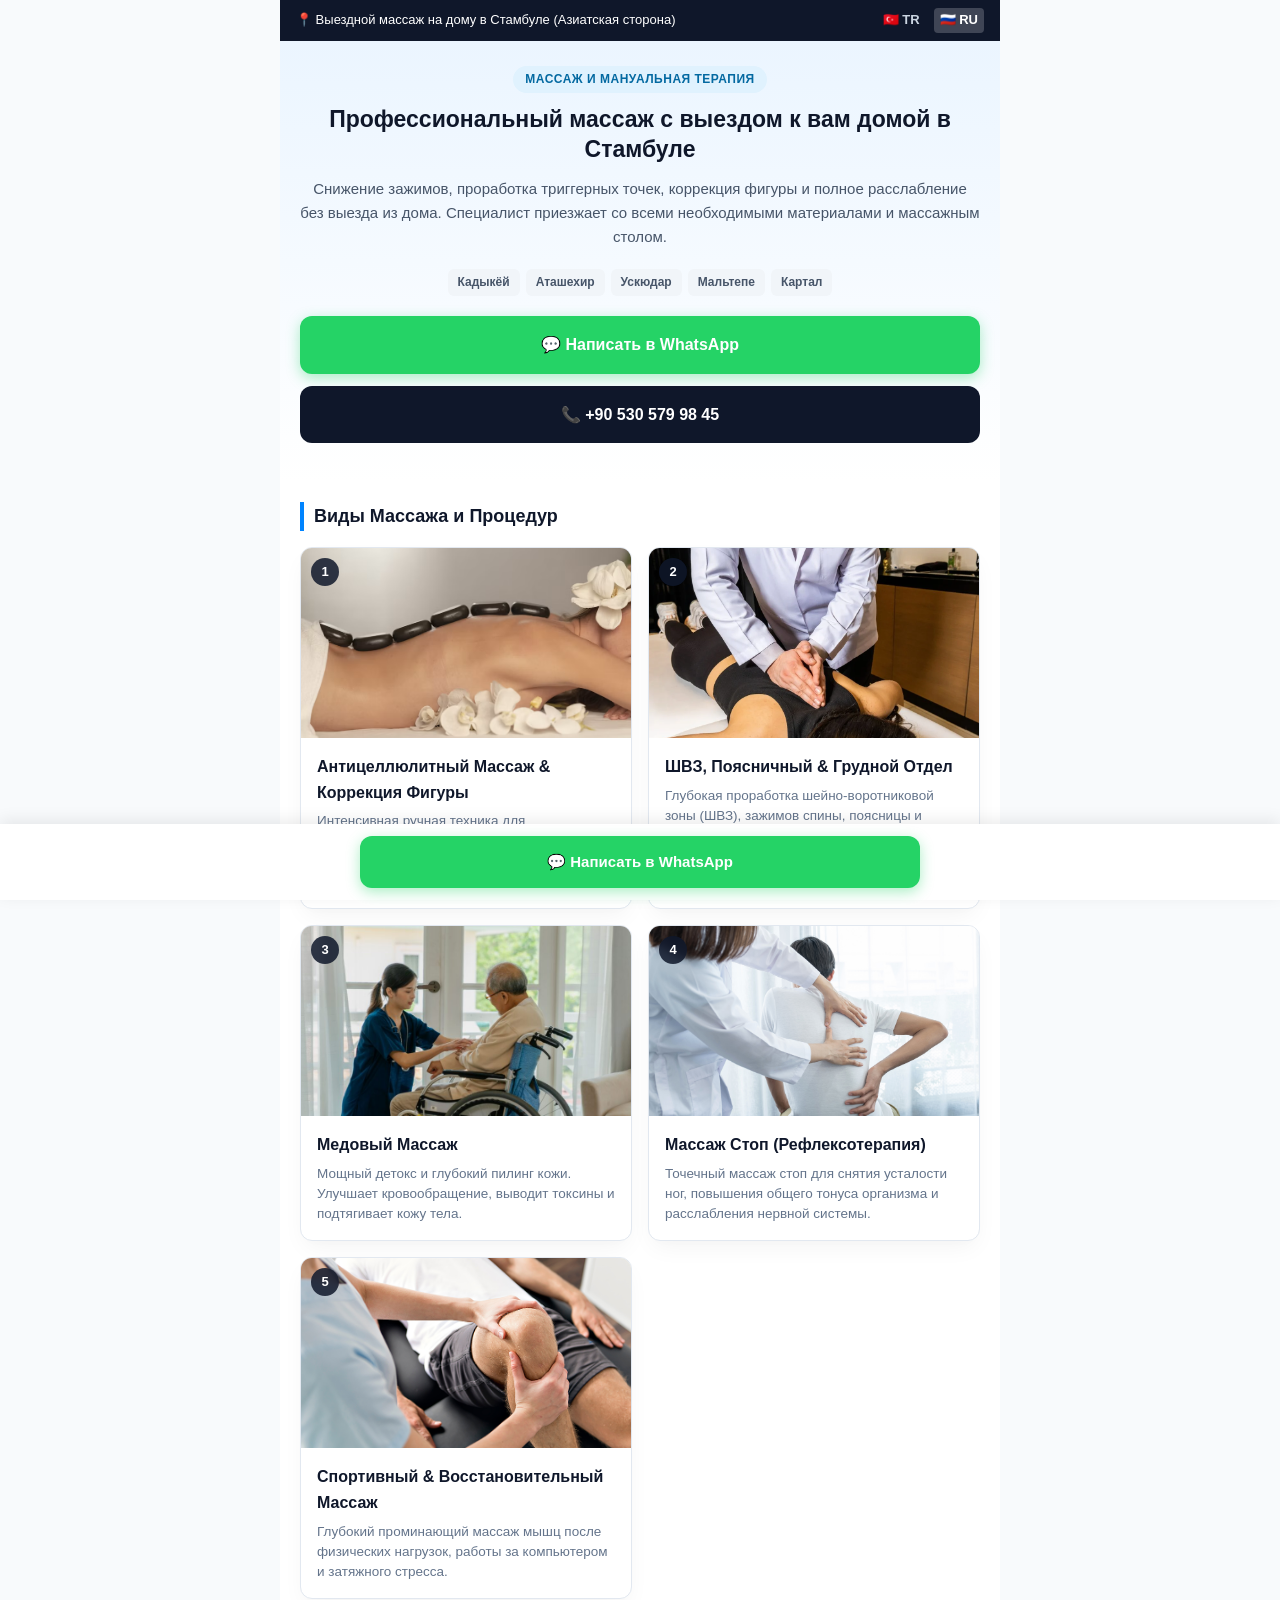
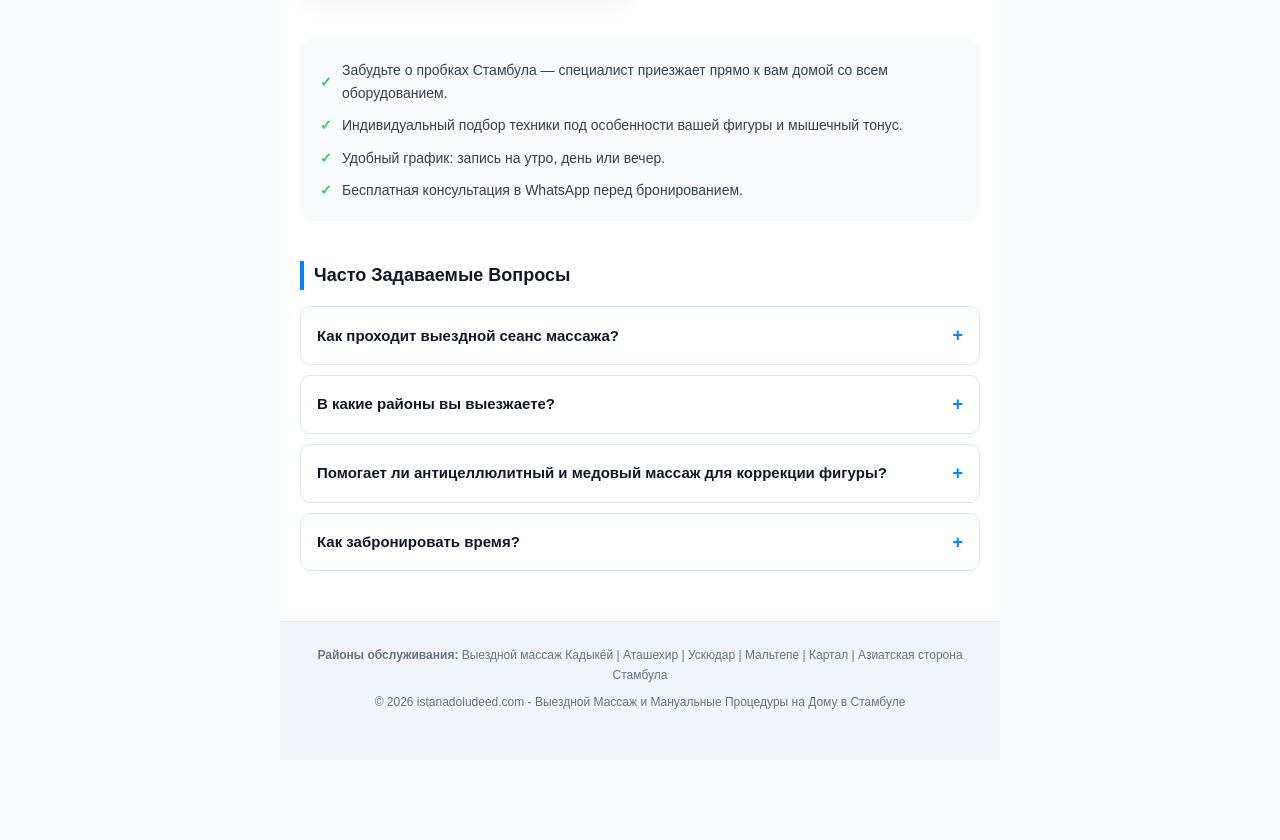
==== ru/index.html @ 1a795788 "refactor: internationalize site structure, add nginx configuration, and update ad targeting strategy" ====
<!DOCTYPE html>
<html lang="ru">

<head>
    <!-- Google tag (gtag.js) -->
    <script async src="https://www.googletagmanager.com/gtag/js?id=AW-679322535"></script>
    <script>
      window.dataLayer = window.dataLayer || [];
      function gtag(){dataLayer.push(arguments);}
      gtag('js', new Date());

      gtag('config', 'AW-679322535');
      gtag('event', 'conversion', { 'send_to': 'AW-679322535/gkW0CMbGnvEcEKfH9sMC' });

      // Google Ads & Meta Pixel Manuel Dönüşüm Takibi
      function trackConversion(label) {
        var sendTo = 'AW-679322535';
        if (label) {
          sendTo = label.indexOf('/') !== -1 ? label : ('AW-679322535/' + label);
        }
        if (typeof gtag === 'function') {
          gtag('event', 'conversion', { 'send_to': sendTo });
        }
        if (typeof fbq === 'function') {
          fbq('track', 'Contact');
        }
      }
    </script>

    <meta charset="UTF-8">
    <meta name="viewport" content="width=device-width, initial-scale=1.0">
    <title>Выездной массаж на дому в Стамбуле | Азиатская сторона | Запись в WhatsApp</title>
    <meta name="description"
        content="Профессиональный выездной массаж и мануальная терапия на дому в Стамбуле (Кадыкёй, Аташехир, Ускюдар, Мальтепе). Антицеллюлитный массаж, коррекция фигуры, медовый массаж, массаж ШВЗ, поясничный и грудной отдел, массаж стоп и спортивный массаж.">
    <meta name="keywords" content="массаж на дому Стамбул, выездной массаж Стамбул, антицеллюлитный массаж Стамбул, коррекция фигуры, медовый массаж, массаж ШВЗ, массаж поясничный отдел, массаж стоп Стамбул, Кадыкёй массаж, Аташехир массаж">
    <meta name="robots" content="index, follow">
    <link rel="canonical" href="https://istanadoludeed.com/ru/">
    <link rel="alternate" hreflang="tr" href="https://istanadoludeed.com/tr/" />
    <link rel="alternate" hreflang="ru" href="https://istanadoludeed.com/ru/" />

    <!-- Open Graph / Facebook -->
    <meta property="og:type" content="website">
    <meta property="og:url" content="https://istanadoludeed.com/ru/">
    <meta property="og:title" content="Выездной массаж на дому в Стамбуле | Профессиональные сеансы">
    <meta property="og:description" content="Антицеллюлитный массаж, коррекция фигуры, медовый массаж, массаж ШВЗ, поясничный и грудной отдел, массаж стоп. Запись онлайн в WhatsApp!">
    <meta property="og:image" content="https://istanadoludeed.com/images/rahatlama_masaji.png">
    <meta property="og:locale" content="ru_RU">

    <!-- Twitter -->
    <meta name="twitter:card" content="summary_large_image">
    <meta name="twitter:url" content="https://istanadoludeed.com/ru/">
    <meta name="twitter:title" content="Выездной массаж на дому в Стамбуле | Азиатская сторона">
    <meta name="twitter:description" content="Антицеллюлитный массаж, коррекция фигуры, медовый, ШВЗ, массаж стоп и спины с выездом на дом.">
    <meta name="twitter:image" content="https://istanadoludeed.com/images/rahatlama_masaji.png">

    <!-- Schema.org Structured Data -->
    <script type="application/ld+json">
    {
      "@context": "https://schema.org",
      "@type": "HealthAndBeautyBusiness",
      "name": "Выездной Массаж и Мануальная Терапия в Стамбуле",
      "image": "https://istanadoludeed.com/images/rahatlama_masaji.png",
      "url": "https://istanadoludeed.com/ru/",
      "telephone": "+905305799845",
      "priceRange": "₺₺",
      "address": {
        "@type": "PostalAddress",
        "addressLocality": "Стамбул",
        "addressRegion": "Азиатская сторона",
        "addressCountry": "TR"
      },
      "areaServed": [
        "Kadıköy",
        "Ataşehir",
        "Üsküdar",
        "Maltepe",
        "Kartal"
      ],
      "openingHoursSpecification": {
        "@type": "OpeningHoursSpecification",
        "dayOfWeek": [
          "Monday",
          "Tuesday",
          "Wednesday",
          "Thursday",
          "Friday",
          "Saturday",
          "Sunday"
        ],
        "opens": "08:00",
        "closes": "22:00"
      },
      "description": "Профессиональный выездной массаж на дому в Стамбуле: антицеллюлитный массаж, коррекция фигуры, медовый массаж, массаж ШВЗ, пояснично-грудной отдел, массаж стоп."
    }
    </script>
    <script type="application/ld+json">
    {
      "@context": "https://schema.org",
      "@type": "FAQPage",
      "mainEntity": [
        {
          "@type": "Question",
          "name": "Как проходит сеанс массажа на дому в Стамбуле?",
          "acceptedAnswer": {
            "@type": "Answer",
            "text": "Массажист приезжает к вам со специальным кушеткой, одноразовыми простынями и профессиональными маслами. Дома создается удобная и гигиеничная атмосфера для проведения любого вида массажа."
          }
        },
        {
          "@type": "Question",
          "name": "В какие районы Азиатской стороны доступен выезд?",
          "acceptedAnswer": {
            "@type": "Answer",
            "text": "Выезд осуществляется в районы Кадыкёй (Kadıköy), Аташехир (Ataşehir), Ускюдар (Üsküdar), Мальтепе (Maltepe), Картал (Kartal) и прилегающие зоны."
          }
        },
        {
          "@type": "Question",
          "name": "Какие виды массажа вы предоставляете?",
          "acceptedAnswer": {
            "@type": "Answer",
            "text": "Антицеллюлитный массаж, коррекция фигуры, медовый массаж, массаж шейно-воротниковой зоны (ШВЗ), проработка поясничного и грудного отдела, массаж стоп, а также спортивный и расслабляющий массаж."
          }
        }
      ]
    }
    </script>

    <!-- Meta Pixel Code -->
    <script>
      !function(f,b,e,v,n,t,s)
      {if(f.fbq)return;n=f.fbq=function(){n.callMethod?
      n.callMethod.apply(n,arguments):n.queue.push(arguments)};
      if(!f._fbq)f._fbq=n;n.push=n;n.loaded=!0;n.version='2.0';
      n.queue=[];t=b.createElement(e);t.async=!0;
      t.src=v;s=b.getElementsByTagName(e)[0];
      s.parentNode.insertBefore(t,s)}(window, document,'script',
      'https://connect.facebook.net/en_US/fbevents.js');
      fbq('init', '4361704310747199');
      fbq('track', 'PageView');
    </script>
    <noscript><img height="1" width="1" style="display:none"
      src="https://www.facebook.com/tr?id=4361704310747199&ev=PageView&noscript=1"
    /></noscript>
    <!-- End Meta Pixel Code -->

    <style>
        :root {
            --primary-color: #0084FF;
            --whatsapp-green: #25D366;
            --dark-navy: #0F172A;
            --light-bg: #F8FAFC;
            --text-color: #334155;
            --card-shadow: 0 10px 25px -5px rgba(0, 0, 0, 0.05), 0 8px 10px -6px rgba(0, 0, 0, 0.01);
        }

        * {
            box-sizing: border-box;
            margin: 0;
            padding: 0;
            font-family: -apple-system, BlinkMacSystemFont, "Segoe UI", Roboto, Helvetica, Arial, sans-serif;
        }

        body {
            background-color: var(--light-bg);
            color: var(--text-color);
            line-height: 1.6;
            padding-bottom: 80px;
        }

        /* Üst Bilgilendirme & Dil Değiştirici Bandı */
        .top-bar {
            background-color: var(--dark-navy);
            color: #fff;
            padding: 8px 16px;
            font-size: 13px;
            font-weight: 500;
            display: flex;
            justify-content: space-between;
            align-items: center;
            max-width: 720px;
            margin: 0 auto;
        }

        .lang-switcher {
            display: flex;
            gap: 8px;
        }

        .lang-btn {
            color: #CBD5E1;
            text-decoration: none;
            font-weight: 600;
            padding: 2px 6px;
            border-radius: 4px;
            transition: background 0.2s, color 0.2s;
        }

        .lang-btn.active, .lang-btn:hover {
            color: #FFFFFF;
            background: rgba(255, 255, 255, 0.2);
        }

        .container {
            max-width: 720px;
            margin: 0 auto;
            background: #ffffff;
            min-height: 100vh;
        }

        /* Hero / Karşılama Alanı */
        .hero {
            padding: 24px 20px;
            text-align: center;
            background: linear-gradient(180deg, #EBF5FF 0%, #FFFFFF 100%);
        }

        .badge {
            display: inline-block;
            background-color: #E0F2FE;
            color: #0369A1;
            font-size: 12px;
            font-weight: 700;
            padding: 4px 12px;
            border-radius: 50px;
            margin-bottom: 12px;
            text-transform: uppercase;
            letter-spacing: 0.5px;
        }

        .hero h1 {
            color: var(--dark-navy);
            font-size: 23px;
            line-height: 1.3;
            margin-bottom: 12px;
            font-weight: 800;
        }

        .hero p {
            font-size: 15px;
            color: #475569;
            margin-bottom: 20px;
        }

        /* Hizmet Bölgeleri Etiketleri */
        .locations {
            display: flex;
            flex-wrap: wrap;
            justify-content: center;
            gap: 6px;
            margin-bottom: 20px;
        }

        .location-tag {
            background-color: #F1F5F9;
            color: #475569;
            font-size: 12px;
            padding: 4px 10px;
            border-radius: 6px;
            font-weight: 600;
        }

        /* Ana Çağrı Butonları */
        .cta-container {
            display: flex;
            flex-direction: column;
            gap: 12px;
            margin: 15px 0;
        }

        .btn {
            display: flex;
            align-items: center;
            justify-content: center;
            gap: 10px;
            padding: 16px;
            border-radius: 12px;
            font-size: 16px;
            font-weight: 700;
            text-decoration: none;
            transition: transform 0.2s, box-shadow 0.2s;
        }

        .btn:active {
            transform: scale(0.98);
        }

        .btn-whatsapp {
            background-color: var(--whatsapp-green);
            color: #ffffff;
            box-shadow: 0 4px 14px rgba(37, 211, 102, 0.39);
        }

        .btn-phone {
            background-color: var(--dark-navy);
            color: #ffffff;
        }

        /* Hizmet Kartları */
        .section {
            padding: 20px;
        }

        .section-title {
            font-size: 18px;
            color: var(--dark-navy);
            margin-bottom: 16px;
            font-weight: 700;
            border-left: 4px solid var(--primary-color);
            padding-left: 10px;
        }

        .services-grid {
            display: grid;
            grid-template-columns: repeat(auto-fit, minmax(250px, 1fr));
            gap: 16px;
        }

        .service-card {
            background: #ffffff;
            border: 1px solid #E2E8F0;
            border-radius: 12px;
            overflow: hidden;
            box-shadow: var(--card-shadow);
            transition: transform 0.2s ease, box-shadow 0.2s ease;
        }

        .service-card:hover {
            transform: translateY(-2px);
            box-shadow: 0 12px 24px -5px rgba(0, 0, 0, 0.08);
        }

        .service-image-wrapper {
            position: relative;
            width: 100%;
            height: 190px;
            background-color: #F1F5F9;
            overflow: hidden;
        }

        .service-img {
            width: 100%;
            height: 100%;
            object-fit: cover;
            display: block;
            transition: transform 0.3s ease;
        }

        .service-card:hover .service-img {
            transform: scale(1.03);
        }

        .service-badge {
            position: absolute;
            top: 10px;
            left: 10px;
            background: rgba(15, 23, 42, 0.85);
            backdrop-filter: blur(4px);
            color: #ffffff;
            width: 28px;
            height: 28px;
            border-radius: 50%;
            display: flex;
            align-items: center;
            justify-content: center;
            font-size: 13px;
            font-weight: 700;
        }

        .service-info {
            padding: 16px;
        }

        .service-info h3 {
            font-size: 16px;
            color: var(--dark-navy);
            margin-bottom: 6px;
            font-weight: 700;
        }

        .service-info p {
            font-size: 13.5px;
            color: #64748B;
            line-height: 1.5;
        }

        /* Süreç ve Güven Unsurları */
        .features {
            background-color: #F8FAFC;
            padding: 20px;
            border-radius: 12px;
            margin: 20px;
        }

        .feature-item {
            display: flex;
            align-items: center;
            gap: 10px;
            font-size: 14px;
            margin-bottom: 10px;
            color: #334155;
            font-weight: 500;
        }

        .feature-item:last-child {
            margin-bottom: 0;
        }

        .check-mark {
            color: var(--whatsapp-green);
            font-weight: bold;
        }

        /* SSS / FAQ Accordion Styles */
        .faq-section {
            margin-top: 10px;
        }

        .faq-container {
            display: flex;
            flex-direction: column;
            gap: 10px;
        }

        .faq-item {
            background: #ffffff;
            border: 1px solid #E2E8F0;
            border-radius: 10px;
            padding: 14px 16px;
            transition: background 0.2s;
        }

        .faq-item[open] {
            background: #F8FAFC;
        }

        .faq-question {
            font-weight: 700;
            color: var(--dark-navy);
            cursor: pointer;
            font-size: 15px;
            list-style: none;
            display: flex;
            justify-content: space-between;
            align-items: center;
        }

        .faq-question::-webkit-details-marker {
            display: none;
        }

        .faq-question::after {
            content: "+";
            font-size: 18px;
            font-weight: 700;
            color: var(--primary-color);
        }

        .faq-item[open] .faq-question::after {
            content: "−";
        }

        .faq-answer {
            margin-top: 10px;
            font-size: 14px;
            color: #475569;
            line-height: 1.6;
        }

        /* SEO Footer */
        .seo-footer {
            text-align: center;
            padding: 24px 20px 40px 20px;
            font-size: 12px;
            color: #64748B;
            background: #F1F5F9;
            border-top: 1px solid #E2E8F0;
            margin-top: 30px;
        }

        .seo-footer p {
            margin-bottom: 8px;
        }

        /* Ekranın Altında Sabit Duran WhatsApp Butonu */
        .sticky-bottom {
            position: fixed;
            bottom: 0;
            left: 0;
            right: 0;
            background: #ffffff;
            padding: 12px 20px;
            box-shadow: 0 -4px 15px rgba(0, 0, 0, 0.08);
            display: flex;
            justify-content: center;
            z-index: 1000;
        }

        .sticky-bottom .btn {
            width: 100%;
            max-width: 560px;
            padding: 14px;
            font-size: 15px;
        }
    </style>
</head>

<body>

    <div class="top-bar">
        <span>📍 Выездной массаж на дому в Стамбуле (Азиатская сторона)</span>
        <div class="lang-switcher">
            <a href="/tr/" class="lang-btn">🇹🇷 TR</a>
            <a href="/ru/" class="lang-btn active">🇷🇺 RU</a>
        </div>
    </div>

    <div class="container">

        <!-- Hero Bölümü -->
        <header class="hero">
            <span class="badge">Массаж и Мануальная Терапия</span>
            <h1>Профессиональный массаж с выездом к вам домой в Стамбуле</h1>
            <p>Снижение зажимов, проработка триггерных точек, коррекция фигуры и полное расслабление без выезда из дома. Специалист приезжает со всеми необходимыми материалами и массажным столом.</p>

            <!-- Hizmet Bölgeleri -->
            <div class="locations">
                <span class="location-tag">Кадыкёй</span>
                <span class="location-tag">Аташехир</span>
                <span class="location-tag">Ускюдар</span>
                <span class="location-tag">Мальтепе</span>
                <span class="location-tag">Картал</span>
            </div>

            <!-- Ana Dönüşüm Butonları -->
            <div class="cta-container">
                <a href="https://wa.me/905305799845?text=%D0%97%D0%B4%D1%80%D0%B0%D0%B2%D1%81%D1%82%D0%B2%D1%83%D0%B9%D1%82%D0%B5!%20%D0%AF%20%D1%85%D0%BE%D1%87%D1%83%20%D1%83%D0%B7%D0%BD%D0%B0%D1%82%D1%8C%20%D0%BF%D0%BE%D0%B4%D1%80%D0%BE%D0%B1%D0%BD%D0%B5%D0%B5%20%D0%B8%20%D0%B7%D0%B0%D0%BF%D0%B8%D1%81%D0%B0%D1%82%D1%8C%D1%81%D1%8F%20%D0%BD%D0%B0%20%D0%BC%D0%B0%D1%81%D1%81%D0%B0%D0%B6%20%D0%BD%D0%B0%20%D0%B4%D0%BE%D0%BC%D1%83."
                    target="_blank" rel="noopener noreferrer" class="btn btn-whatsapp" onclick="trackConversion('3VXYCMCAqPEcEKfH9sMC');">
                    💬 Написать в WhatsApp
                </a>
                <a href="tel:+905305799845" class="btn btn-phone" onclick="trackConversion();">
                    📞 +90 530 579 98 45
                </a>
            </div>
        </header>

        <!-- Hizmet Alanları -->
        <section class="section">
            <h2 class="section-title">Виды Массажа и Процедур</h2>
            <div class="services-grid">

                <div class="service-card">
                    <div class="service-image-wrapper">
                        <img src="/images/rahatlama_masaji.png" alt="Антицеллюлитный массаж и коррекция фигуры" class="service-img"
                            loading="lazy">
                        <span class="service-badge">1</span>
                    </div>
                    <div class="service-info">
                        <h3>Антицеллюлитный Массаж & Коррекция Фигуры</h3>
                        <p>Интенсивная ручная техника для лимфодренажа, уменьшения объёмов, разглаживания кожи и восстановления упругости тканей.</p>
                    </div>
                </div>

                <div class="service-card">
                    <div class="service-image-wrapper">
                        <img src="/images/manuel_terapi.png" alt="Массаж ШВЗ, поясничный и грудной отдел"
                            class="service-img" loading="lazy">
                        <span class="service-badge">2</span>
                    </div>
                    <div class="service-info">
                        <h3>ШВЗ, Поясничный & Грудной Отдел</h3>
                        <p>Глубокая проработка шейно-воротниковой зоны (ШВЗ), зажимов спины, поясницы и грудного отдела для снятия боли и скованности.</p>
                    </div>
                </div>

                <div class="service-card">
                    <div class="service-image-wrapper">
                        <img src="/images/mobilite_terapisi.png" alt="Медовый массаж"
                            class="service-img" loading="lazy">
                        <span class="service-badge">3</span>
                    </div>
                    <div class="service-info">
                        <h3>Медовый Массаж</h3>
                        <p>Мощный детокс и глубокий пилинг кожи. Улучшает кровообращение, выводит токсины и подтягивает кожу тела.</p>
                    </div>
                </div>

                <div class="service-card">
                    <div class="service-image-wrapper">
                        <img src="/images/denge_danismanligi.png" alt="Массаж стоп и расслабление"
                            class="service-img" loading="lazy">
                        <span class="service-badge">4</span>
                    </div>
                    <div class="service-info">
                        <h3>Массаж Стоп (Рефлексотерапия)</h3>
                        <p>Точечный массаж стоп для снятия усталости ног, повышения общего тонуса организма и расслабления нервной системы.</p>
                    </div>
                </div>

                <div class="service-card">
                    <div class="service-image-wrapper">
                        <img src="/images/hareket_egzersizleri.png" alt="Спортивный и восстановительный массаж" class="service-img"
                            loading="lazy">
                        <span class="service-badge">5</span>
                    </div>
                    <div class="service-info">
                        <h3>Спортивный & Восстановительный Массаж</h3>
                        <p>Глубокий проминающий массаж мышц после физических нагрузок, работы за компьютером и затяжного стресса.</p>
                    </div>
                </div>

            </div>
        </section>

        <!-- Neden Evde Masaj Seansı? (Güven Unsurları) -->
        <div class="features">
            <div class="feature-item">
                <span class="check-mark">✓</span> Забудьте о пробках Стамбула — специалист приезжает прямо к вам домой со всем оборудованием.
            </div>
            <div class="feature-item">
                <span class="check-mark">✓</span> Индивидуальный подбор техники под особенности вашей фигуры и мышечный тонус.
            </div>
            <div class="feature-item">
                <span class="check-mark">✓</span> Удобный график: запись на утро, день или вечер.
            </div>
            <div class="feature-item">
                <span class="check-mark">✓</span> Бесплатная консультация в WhatsApp перед бронированием.
            </div>
        </div>

        <!-- Sıkça Sorulan Sorular (SEO FAQ Accordion) -->
        <section class="section faq-section">
            <h2 class="section-title">Часто Задаваемые Вопросы</h2>
            <div class="faq-container">
                <details class="faq-item">
                    <summary class="faq-question">Как проходит выездной сеанс массажа?</summary>
                    <p class="faq-answer">Массажист приезжает со складывающейся кушеткой, чистым бельем и гипоаллергенными маслами. Вам не нужно ничего подготавливать дополнительно.</p>
                </details>
                <details class="faq-item">
                    <summary class="faq-question">В какие районы вы выезжаете?</summary>
                    <p class="faq-answer">Мы обслуживаем все районы Азиатской стороны Стамбула: Кадыкёй, Аташехир, Ускюдар, Мальтепе, Картал и близлежащие микрорайоны.</p>
                </details>
                <details class="faq-item">
                    <summary class="faq-question">Помогает ли антицеллюлитный и медовый массаж для коррекции фигуры?</summary>
                    <p class="faq-answer">Да, при регулярных сеансах массаж стимулирует отток лимфы, разглаживает подкожно-жировую клетчатку и ускоряет обмен веществ, улучшая контуры тела.</p>
                </details>
                <details class="faq-item">
                    <summary class="faq-question">Как забронировать время?</summary>
                    <p class="faq-answer">Просто нажмите на кнопку WhatsApp, укажите ваш район и желаемое время. Наш менеджер быстро согласует визит.</p>
                </details>
            </div>
        </section>

        <!-- SEO Footer -->
        <footer class="seo-footer">
            <p><strong>Районы обслуживания:</strong> Выездной массаж Кадыкёй | Аташехир | Ускюдар | Мальтепе | Картал | Азиатская сторона Стамбула</p>
            <p>© 2026 istanadoludeed.com - Выездной Массаж и Мануальные Процедуры на Дому в Стамбуле</p>
        </footer>

    </div>

    <!-- Alt Kısımda Sabit Duran Hızlı Mesaj Butonu -->
    <div class="sticky-bottom">
        <a href="https://wa.me/905305799845?text=%D0%97%D0%B4%D1%80%D0%B0%D0%B2%D1%81%D1%82%D0%B2%D1%83%D0%B9%D1%82%D0%B5!%20%D0%AF%20%D1%85%D0%BE%D1%87%D1%83%20%D1%83%D0%B7%D0%BD%D0%B0%D1%82%D1%8C%20%D0%BF%D0%BE%D0%B4%D1%80%D0%BE%D0%B1%D0%BD%D0%B5%D0%B5%20%D0%B8%20%D0%B7%D0%B0%D0%BF%D0%B8%D1%81%D0%B0%D1%82%D1%8C%D1%81%D1%8F%20%D0%BD%D0%B0%20%D0%BC%D0%B0%D1%81%D1%81%D0%B0%D0%B6%20%D0%BD%D0%B0%20%D0%B4%D0%BE%D0%BC%D1%83."
            target="_blank" rel="noopener noreferrer" class="btn btn-whatsapp" onclick="trackConversion('3VXYCMCAqPEcEKfH9sMC');">
            💬 Написать в WhatsApp
        </a>
    </div>

</body>

</html>
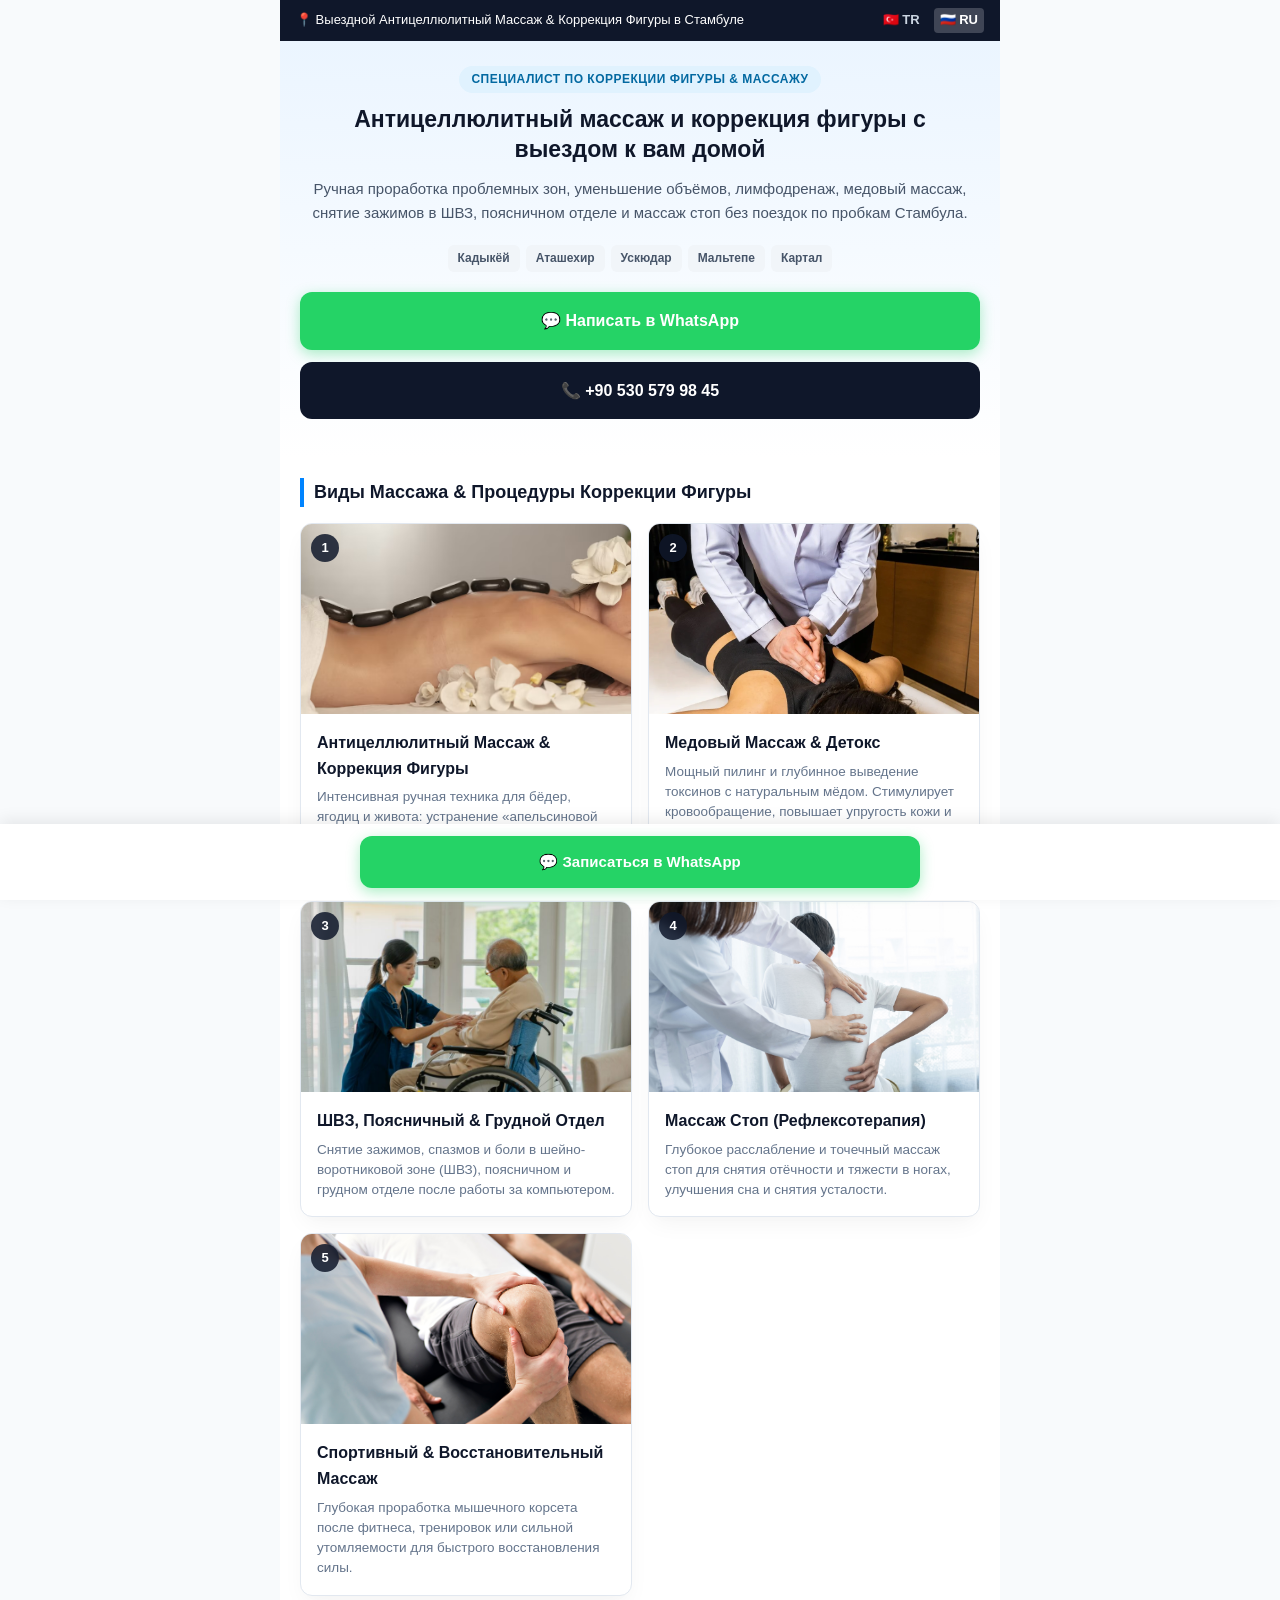
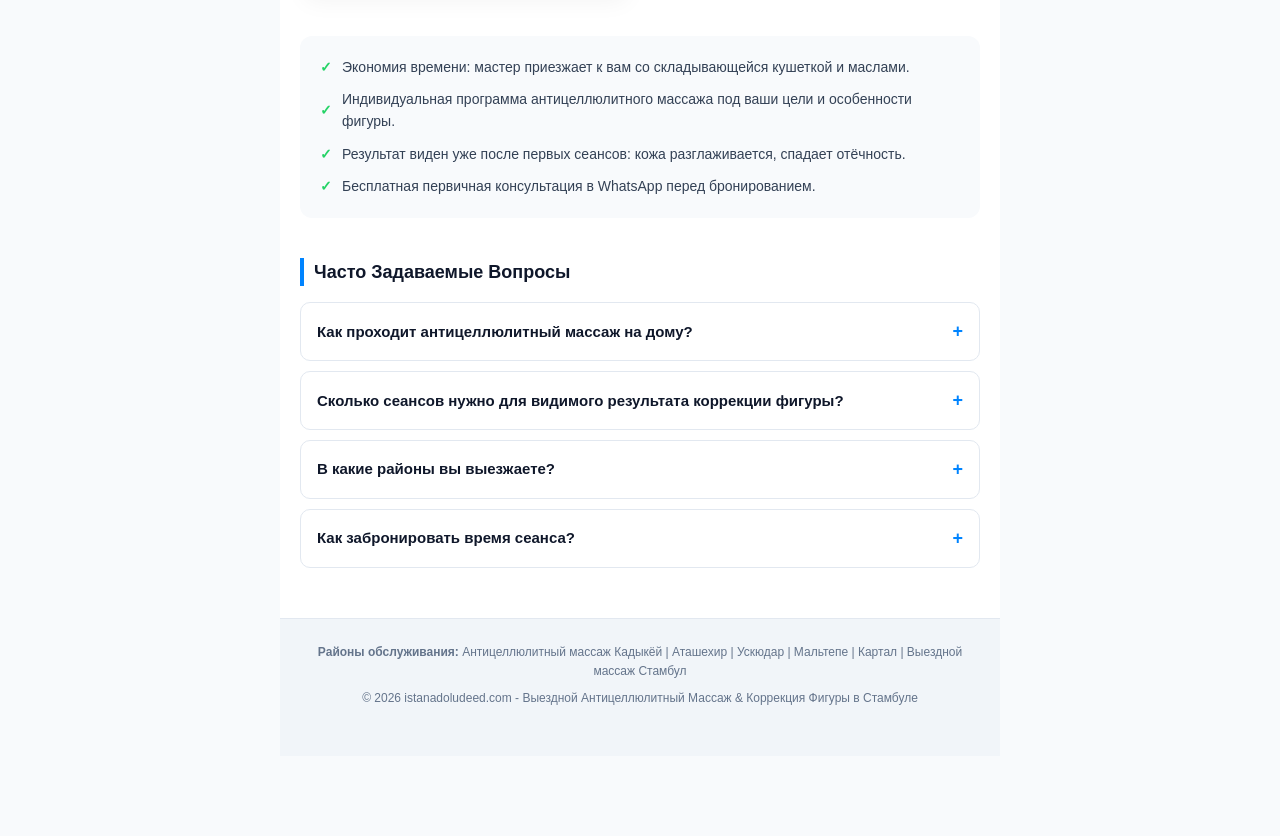
==== commit ea235343: "chore: enable HTTPS with Certbot and update Nginx server configuration" ====
--- a/ru/index.html
+++ b/ru/index.html
@@ -29,10 +29,10 @@
 
     <meta charset="UTF-8">
     <meta name="viewport" content="width=device-width, initial-scale=1.0">
-    <title>Выездной массаж на дому в Стамбуле | Азиатская сторона | Запись в WhatsApp</title>
+    <title>Антицеллюлитный Массаж & Коррекция Фигуры в Стамбуле | Выезд на дом</title>
     <meta name="description"
-        content="Профессиональный выездной массаж и мануальная терапия на дому в Стамбуле (Кадыкёй, Аташехир, Ускюдар, Мальтепе). Антицеллюлитный массаж, коррекция фигуры, медовый массаж, массаж ШВЗ, поясничный и грудной отдел, массаж стоп и спортивный массаж.">
-    <meta name="keywords" content="массаж на дому Стамбул, выездной массаж Стамбул, антицеллюлитный массаж Стамбул, коррекция фигуры, медовый массаж, массаж ШВЗ, массаж поясничный отдел, массаж стоп Стамбул, Кадыкёй массаж, Аташехир массаж">
+        content="Эффективный антицеллюлитный массаж, коррекция фигуры, медовый массаж, массаж ШВЗ, поясницы и массаж стоп с выездом на дом в Стамбуле (Кадыкёй, Аташехир, Ускюдар, Мальтепе, Картал). Быстрая запись в WhatsApp!">
+    <meta name="keywords" content="антицеллюлитный массаж Стамбул, коррекция фигуры Стамбул, медовый массаж, лимфодренажный массаж, массаж ШВЗ, массаж стоп Стамбул, выездной массаж Стамбул, Кадыкёй массаж, Аташехир массаж">
     <meta name="robots" content="index, follow">
     <link rel="canonical" href="https://istanadoludeed.com/ru/">
     <link rel="alternate" hreflang="tr" href="https://istanadoludeed.com/tr/" />
@@ -41,16 +41,16 @@
     <!-- Open Graph / Facebook -->
     <meta property="og:type" content="website">
     <meta property="og:url" content="https://istanadoludeed.com/ru/">
-    <meta property="og:title" content="Выездной массаж на дому в Стамбуле | Профессиональные сеансы">
-    <meta property="og:description" content="Антицеллюлитный массаж, коррекция фигуры, медовый массаж, массаж ШВЗ, поясничный и грудной отдел, массаж стоп. Запись онлайн в WhatsApp!">
+    <meta property="og:title" content="Антицеллюлитный Массаж & Коррекция Фигуры с Выездом на Дом в Стамбуле">
+    <meta property="og:description" content="Антицеллюлитный массаж, коррекция фигуры, медовый массаж, ШВЗ, поясничный отдел и массаж стоп у вас дома. Кадыкёй, Аташехир, Ускюдар, Мальтепе, Картал.">
     <meta property="og:image" content="https://istanadoludeed.com/images/rahatlama_masaji.png">
     <meta property="og:locale" content="ru_RU">
 
     <!-- Twitter -->
     <meta name="twitter:card" content="summary_large_image">
     <meta name="twitter:url" content="https://istanadoludeed.com/ru/">
-    <meta name="twitter:title" content="Выездной массаж на дому в Стамбуле | Азиатская сторона">
-    <meta name="twitter:description" content="Антицеллюлитный массаж, коррекция фигуры, медовый, ШВЗ, массаж стоп и спины с выездом на дом.">
+    <meta name="twitter:title" content="Антицеллюлитный Массаж & Коррекция Фигуры в Стамбуле">
+    <meta name="twitter:description" content="Антицеллюлитный массаж, коррекция фигуры, медовый массаж, ШВЗ и массаж стоп с выездом на дом.">
     <meta name="twitter:image" content="https://istanadoludeed.com/images/rahatlama_masaji.png">
 
     <!-- Schema.org Structured Data -->
@@ -58,7 +58,7 @@
     {
       "@context": "https://schema.org",
       "@type": "HealthAndBeautyBusiness",
-      "name": "Выездной Массаж и Мануальная Терапия в Стамбуле",
+      "name": "Антицеллюлитный Массаж & Коррекция Фигуры в Стамбуле",
       "image": "https://istanadoludeed.com/images/rahatlama_masaji.png",
       "url": "https://istanadoludeed.com/ru/",
       "telephone": "+905305799845",
@@ -90,7 +90,7 @@
         "opens": "08:00",
         "closes": "22:00"
       },
-      "description": "Профессиональный выездной массаж на дому в Стамбуле: антицеллюлитный массаж, коррекция фигуры, медовый массаж, массаж ШВЗ, пояснично-грудной отдел, массаж стоп."
+      "description": "Антицеллюлитный массаж, коррекция фигуры, медовый массаж, массаж ШВЗ, проработка пояснично-грудного отдела и массаж стоп с выездом на дом в Стамбуле."
     }
     </script>
     <script type="application/ld+json">
@@ -100,26 +100,26 @@
       "mainEntity": [
         {
           "@type": "Question",
-          "name": "Как проходит сеанс массажа на дому в Стамбуле?",
+          "name": "Как проходит антицеллюлитный массаж на дому?",
           "acceptedAnswer": {
             "@type": "Answer",
-            "text": "Массажист приезжает к вам со специальным кушеткой, одноразовыми простынями и профессиональными маслами. Дома создается удобная и гигиеничная атмосфера для проведения любого вида массажа."
+            "text": "Массажист приезжает со складывающейся кушеткой, гипоаллергенными маслами и средствами для коррекции фигуры. Проводится интенсивная ручная проработка проблемных зон для стимулирования кровообращения и лимфодренажа."
           }
         },
         {
           "@type": "Question",
-          "name": "В какие районы Азиатской стороны доступен выезд?",
+          "name": "Сколько сеансов нужно для видимого результата коррекции фигуры?",
           "acceptedAnswer": {
             "@type": "Answer",
-            "text": "Выезд осуществляется в районы Кадыкёй (Kadıköy), Аташехир (Ataşehir), Ускюдар (Üsküdar), Мальтепе (Maltepe), Картал (Kartal) и прилегающие зоны."
+            "text": "Первые результаты (уменьшение отёчности и гладкость кожи) заметны уже после 2-3 сеансов. Для стойкого эффекта и коррекции объемов рекомендуется курс из 8-10 процедур."
           }
         },
         {
           "@type": "Question",
-          "name": "Какие виды массажа вы предоставляете?",
+          "name": "В какие районы вы выезжаете?",
           "acceptedAnswer": {
             "@type": "Answer",
-            "text": "Антицеллюлитный массаж, коррекция фигуры, медовый массаж, массаж шейно-воротниковой зоны (ШВЗ), проработка поясничного и грудного отдела, массаж стоп, а также спортивный и расслабляющий массаж."
+            "text": "Выезд осуществляется по всей Азиатской стороне Стамбула: Кадыкёй (Kadıköy), Аташехир (Ataşehir), Ускюдар (Üsküdar), Мальтепе (Maltepe), Картал (Kartal)."
           }
         }
       ]
@@ -508,7 +508,7 @@
 <body>
 
     <div class="top-bar">
-        <span>📍 Выездной массаж на дому в Стамбуле (Азиатская сторона)</span>
+        <span>📍 Выездной Антицеллюлитный Массаж & Коррекция Фигуры в Стамбуле</span>
         <div class="lang-switcher">
             <a href="/tr/" class="lang-btn">🇹🇷 TR</a>
             <a href="/ru/" class="lang-btn active">🇷🇺 RU</a>
@@ -519,9 +519,9 @@
 
         <!-- Hero Bölümü -->
         <header class="hero">
-            <span class="badge">Массаж и Мануальная Терапия</span>
-            <h1>Профессиональный массаж с выездом к вам домой в Стамбуле</h1>
-            <p>Снижение зажимов, проработка триггерных точек, коррекция фигуры и полное расслабление без выезда из дома. Специалист приезжает со всеми необходимыми материалами и массажным столом.</p>
+            <span class="badge">Специалист по Коррекции Фигуры & Массажу</span>
+            <h1>Антицеллюлитный массаж и коррекция фигуры с выездом к вам домой</h1>
+            <p>Ручная проработка проблемных зон, уменьшение объёмов, лимфодренаж, медовый массаж, снятие зажимов в ШВЗ, поясничном отделе и массаж стоп без поездок по пробкам Стамбула.</p>
 
             <!-- Hizmet Bölgeleri -->
             <div class="locations">
@@ -534,7 +534,7 @@
 
             <!-- Ana Dönüşüm Butonları -->
             <div class="cta-container">
-                <a href="https://wa.me/905305799845?text=%D0%97%D0%B4%D1%80%D0%B0%D0%B2%D1%81%D1%82%D0%B2%D1%83%D0%B9%D1%82%D0%B5!%20%D0%AF%20%D1%85%D0%BE%D1%87%D1%83%20%D1%83%D0%B7%D0%BD%D0%B0%D1%82%D1%8C%20%D0%BF%D0%BE%D0%B4%D1%80%D0%BE%D0%B1%D0%BD%D0%B5%D0%B5%20%D0%B8%20%D0%B7%D0%B0%D0%BF%D0%B8%D1%81%D0%B0%D1%82%D1%8C%D1%81%D1%8F%20%D0%BD%D0%B0%20%D0%BC%D0%B0%D1%81%D1%81%D0%B0%D0%B6%20%D0%BD%D0%B0%20%D0%B4%D0%BE%D0%BC%D1%83."
+                <a href="https://wa.me/905305799845?text=%D0%97%D0%B4%D1%80%D0%B0%D0%B2%D1%81%D1%82%D0%B2%D1%83%D0%B9%D1%82%D0%B5!%20%D0%AF%20%D1%85%D0%BE%D1%87%D1%83%20%D0%B7%D0%B0%D0%BF%D0%B8%D1%81%D0%B0%D1%82%D1%8C%D1%81%D1%8F%20%D0%BD%D0%B0%20%D0%B0%D0%BD%D1%82%D0%B8%D1%86%D0%B5%D0%BB%D0%BB%D1%8E%D0%BB%D0%B8%D1%82%D0%BD%D1%8B%D0%B9%20%D0%BC%D0%B0%D1%81%D1%81%D0%B0%D0%B6%20%D0%B8%20%D0%BA%D0%BE%D1%80%D1%80%D0%B5%D0%BA%D1%86%D0%B8%D1%8E%20%D1%84%D0%B8%D0%B3%D1%83%D1%80%D1%8B%20%D0%BD%D0%B0%20%D0%B4%D0%BE%D0%BC%D1%83."
                     target="_blank" rel="noopener noreferrer" class="btn btn-whatsapp" onclick="trackConversion('3VXYCMCAqPEcEKfH9sMC');">
                     💬 Написать в WhatsApp
                 </a>
@@ -546,7 +546,7 @@
 
         <!-- Hizmet Alanları -->
         <section class="section">
-            <h2 class="section-title">Виды Массажа и Процедур</h2>
+            <h2 class="section-title">Виды Массажа & Процедуры Коррекции Фигуры</h2>
             <div class="services-grid">
 
                 <div class="service-card">
@@ -557,43 +557,43 @@
                     </div>
                     <div class="service-info">
                         <h3>Антицеллюлитный Массаж & Коррекция Фигуры</h3>
-                        <p>Интенсивная ручная техника для лимфодренажа, уменьшения объёмов, разглаживания кожи и восстановления упругости тканей.</p>
+                        <p>Интенсивная ручная техника для бёдер, ягодиц и живота: устранение «апельсиновой корки», лимфодренаж, подтяжка кожи и моделирование изящных контуров тела.</p>
                     </div>
                 </div>
 
                 <div class="service-card">
                     <div class="service-image-wrapper">
-                        <img src="/images/manuel_terapi.png" alt="Массаж ШВЗ, поясничный и грудной отдел"
+                        <img src="/images/manuel_terapi.png" alt="Медовый массаж и детокс"
                             class="service-img" loading="lazy">
                         <span class="service-badge">2</span>
                     </div>
                     <div class="service-info">
-                        <h3>ШВЗ, Поясничный & Грудной Отдел</h3>
-                        <p>Глубокая проработка шейно-воротниковой зоны (ШВЗ), зажимов спины, поясницы и грудного отдела для снятия боли и скованности.</p>
+                        <h3>Медовый Массаж & Детокс</h3>
+                        <p>Мощный пилинг и глубинное выведение токсинов с натуральным мёдом. Стимулирует кровообращение, повышает упругость кожи и ускоряет жиросжигание.</p>
                     </div>
                 </div>
 
                 <div class="service-card">
                     <div class="service-image-wrapper">
-                        <img src="/images/mobilite_terapisi.png" alt="Медовый массаж"
+                        <img src="/images/mobilite_terapisi.png" alt="Массаж ШВЗ, поясничный и грудной отдел"
                             class="service-img" loading="lazy">
                         <span class="service-badge">3</span>
                     </div>
                     <div class="service-info">
-                        <h3>Медовый Массаж</h3>
-                        <p>Мощный детокс и глубокий пилинг кожи. Улучшает кровообращение, выводит токсины и подтягивает кожу тела.</p>
+                        <h3>ШВЗ, Поясничный & Грудной Отдел</h3>
+                        <p>Снятие зажимов, спазмов и боли в шейно-воротниковой зоне (ШВЗ), поясничном и грудном отделе после работы за компьютером.</p>
                     </div>
                 </div>
 
                 <div class="service-card">
                     <div class="service-image-wrapper">
-                        <img src="/images/denge_danismanligi.png" alt="Массаж стоп и расслабление"
+                        <img src="/images/denge_danismanligi.png" alt="Массаж стоп"
                             class="service-img" loading="lazy">
                         <span class="service-badge">4</span>
                     </div>
                     <div class="service-info">
                         <h3>Массаж Стоп (Рефлексотерапия)</h3>
-                        <p>Точечный массаж стоп для снятия усталости ног, повышения общего тонуса организма и расслабления нервной системы.</p>
+                        <p>Глубокое расслабление и точечный массаж стоп для снятия отёчности и тяжести в ногах, улучшения сна и снятия усталости.</p>
                     </div>
                 </div>
 
@@ -605,7 +605,7 @@
                     </div>
                     <div class="service-info">
                         <h3>Спортивный & Восстановительный Массаж</h3>
-                        <p>Глубокий проминающий массаж мышц после физических нагрузок, работы за компьютером и затяжного стресса.</p>
+                        <p>Глубокая проработка мышечного корсета после фитнеса, тренировок или сильной утомляемости для быстрого восстановления силы.</p>
                     </div>
                 </div>
 
@@ -615,16 +615,16 @@
         <!-- Neden Evde Masaj Seansı? (Güven Unsurları) -->
         <div class="features">
             <div class="feature-item">
-                <span class="check-mark">✓</span> Забудьте о пробках Стамбула — специалист приезжает прямо к вам домой со всем оборудованием.
+                <span class="check-mark">✓</span> Экономия времени: мастер приезжает к вам со складывающейся кушеткой и маслами.
             </div>
             <div class="feature-item">
-                <span class="check-mark">✓</span> Индивидуальный подбор техники под особенности вашей фигуры и мышечный тонус.
+                <span class="check-mark">✓</span> Индивидуальная программа антицеллюлитного массажа под ваши цели и особенности фигуры.
             </div>
             <div class="feature-item">
-                <span class="check-mark">✓</span> Удобный график: запись на утро, день или вечер.
+                <span class="check-mark">✓</span> Результат виден уже после первых сеансов: кожа разглаживается, спадает отёчность.
             </div>
             <div class="feature-item">
-                <span class="check-mark">✓</span> Бесплатная консультация в WhatsApp перед бронированием.
+                <span class="check-mark">✓</span> Бесплатная первичная консультация в WhatsApp перед бронированием.
             </div>
         </div>
 
@@ -633,37 +633,37 @@
             <h2 class="section-title">Часто Задаваемые Вопросы</h2>
             <div class="faq-container">
                 <details class="faq-item">
-                    <summary class="faq-question">Как проходит выездной сеанс массажа?</summary>
-                    <p class="faq-answer">Массажист приезжает со складывающейся кушеткой, чистым бельем и гипоаллергенными маслами. Вам не нужно ничего подготавливать дополнительно.</p>
+                    <summary class="faq-question">Как проходит антицеллюлитный массаж на дому?</summary>
+                    <p class="faq-answer">Массажист приезжает со складывающейся кушеткой, гипоаллергенными маслами и средствами для коррекции фигуры. Проводится интенсивная ручная проработка проблемных зон для стимулирования кровообращения и лимфодренажа.</p>
+                </details>
+                <details class="faq-item">
+                    <summary class="faq-question">Сколько сеансов нужно для видимого результата коррекции фигуры?</summary>
+                    <p class="faq-answer">Первые результаты (уменьшение отёчности и гладкость кожи) заметны уже после 2-3 сеансов. Для стойкого эффекта и коррекции объемов рекомендуется курс из 8-10 процедур.</p>
                 </details>
                 <details class="faq-item">
                     <summary class="faq-question">В какие районы вы выезжаете?</summary>
-                    <p class="faq-answer">Мы обслуживаем все районы Азиатской стороны Стамбула: Кадыкёй, Аташехир, Ускюдар, Мальтепе, Картал и близлежащие микрорайоны.</p>
+                    <p class="faq-answer">Выезд осуществляется по всей Азиатской стороне Стамбула: Кадыкёй (Kadıköy), Аташехир (Ataşehir), Ускюдар (Üsküdar), Мальтепе (Maltepe), Картал (Kartal).</p>
                 </details>
                 <details class="faq-item">
-                    <summary class="faq-question">Помогает ли антицеллюлитный и медовый массаж для коррекции фигуры?</summary>
-                    <p class="faq-answer">Да, при регулярных сеансах массаж стимулирует отток лимфы, разглаживает подкожно-жировую клетчатку и ускоряет обмен веществ, улучшая контуры тела.</p>
-                </details>
-                <details class="faq-item">
-                    <summary class="faq-question">Как забронировать время?</summary>
-                    <p class="faq-answer">Просто нажмите на кнопку WhatsApp, укажите ваш район и желаемое время. Наш менеджер быстро согласует визит.</p>
+                    <summary class="faq-question">Как забронировать время сеанса?</summary>
+                    <p class="faq-answer">Просто нажмите на кнопку WhatsApp, укажите ваш район и желаемый день. Менеджер согласует удобное время визита.</p>
                 </details>
             </div>
         </section>
 
         <!-- SEO Footer -->
         <footer class="seo-footer">
-            <p><strong>Районы обслуживания:</strong> Выездной массаж Кадыкёй | Аташехир | Ускюдар | Мальтепе | Картал | Азиатская сторона Стамбула</p>
-            <p>© 2026 istanadoludeed.com - Выездной Массаж и Мануальные Процедуры на Дому в Стамбуле</p>
+            <p><strong>Районы обслуживания:</strong> Антицеллюлитный массаж Кадыкёй | Аташехир | Ускюдар | Мальтепе | Картал | Выездной массаж Стамбул</p>
+            <p>© 2026 istanadoludeed.com - Выездной Антицеллюлитный Массаж & Коррекция Фигуры в Стамбуле</p>
         </footer>
 
     </div>
 
     <!-- Alt Kısımda Sabit Duran Hızlı Mesaj Butonu -->
     <div class="sticky-bottom">
-        <a href="https://wa.me/905305799845?text=%D0%97%D0%B4%D1%80%D0%B0%D0%B2%D1%81%D1%82%D0%B2%D1%83%D0%B9%D1%82%D0%B5!%20%D0%AF%20%D1%85%D0%BE%D1%87%D1%83%20%D1%83%D0%B7%D0%BD%D0%B0%D1%82%D1%8C%20%D0%BF%D0%BE%D0%B4%D1%80%D0%BE%D0%B1%D0%BD%D0%B5%D0%B5%20%D0%B8%20%D0%B7%D0%B0%D0%BF%D0%B8%D1%81%D0%B0%D1%82%D1%8C%D1%81%D1%8F%20%D0%BD%D0%B0%20%D0%BC%D0%B0%D1%81%D1%81%D0%B0%D0%B6%20%D0%BD%D0%B0%20%D0%B4%D0%BE%D0%BC%D1%83."
+        <a href="https://wa.me/905305799845?text=%D0%97%D0%B4%D1%80%D0%B0%D0%B2%D1%81%D1%82%D0%B2%D1%83%D0%B9%D1%82%D0%B5!%20%D0%AF%20%D1%85%D0%BE%D1%87%D1%83%20%D0%B7%D0%B0%D0%BF%D0%B8%D1%81%D0%B0%D1%82%D1%8C%D1%81%D1%8F%20%D0%BD%D0%B0%20%D0%B0%D0%BD%D1%82%D1%86%D0%B5%D0%BB%D0%BB%D1%8E%D0%BB%D0%B8%D1%82%D0%BD%D1%8B%D0%B9%20%D0%BC%D0%B0%D1%81%D1%81%D0%B0%D0%B6%20%D0%B8%20%D0%BA%D0%BE%D1%80%D1%80%D0%B5%D0%BA%D1%86%D0%B8%D1%8E%20%D1%84%D0%B8%D0%B3%D1%83%D1%80%D1%8B%20%D0%BD%D0%B0%20%D0%B4%D0%BE%D0%BC%D1%83."
             target="_blank" rel="noopener noreferrer" class="btn btn-whatsapp" onclick="trackConversion('3VXYCMCAqPEcEKfH9sMC');">
-            💬 Написать в WhatsApp
+            💬 Записаться в WhatsApp
         </a>
     </div>
 
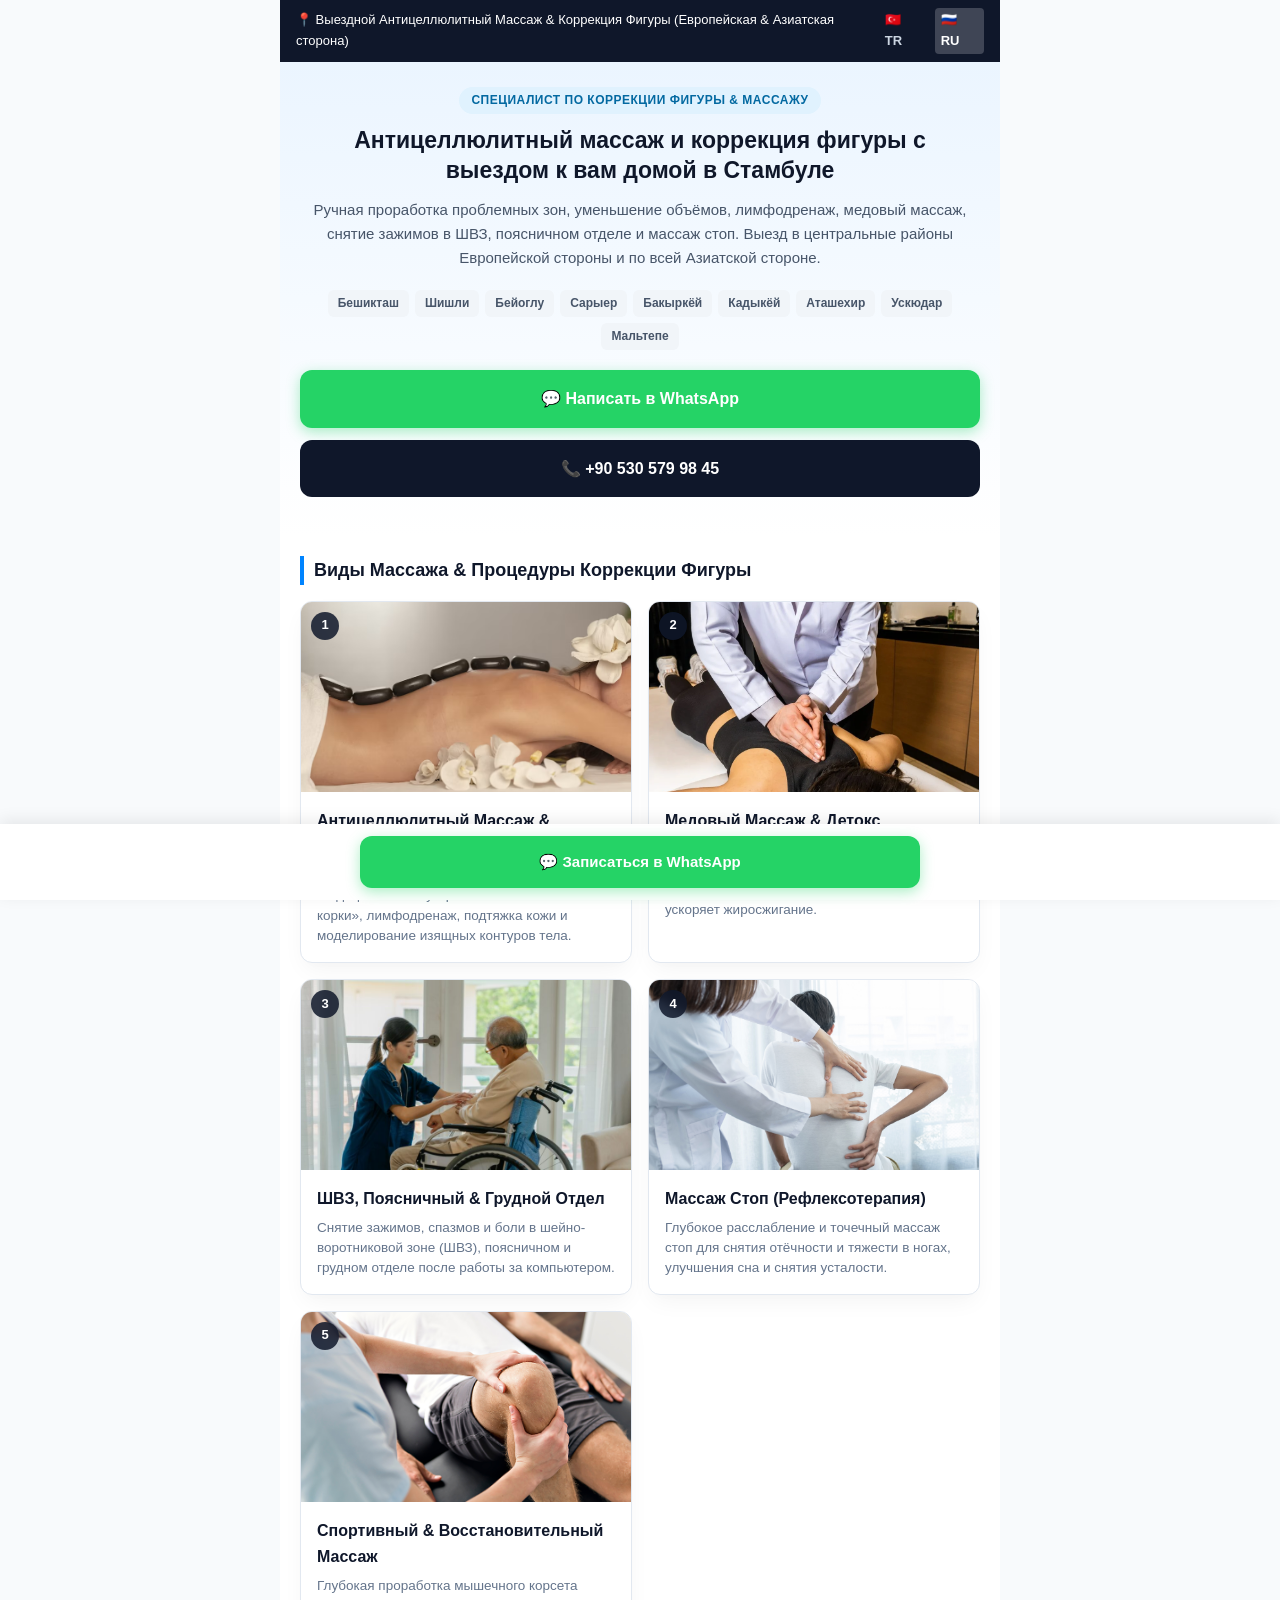
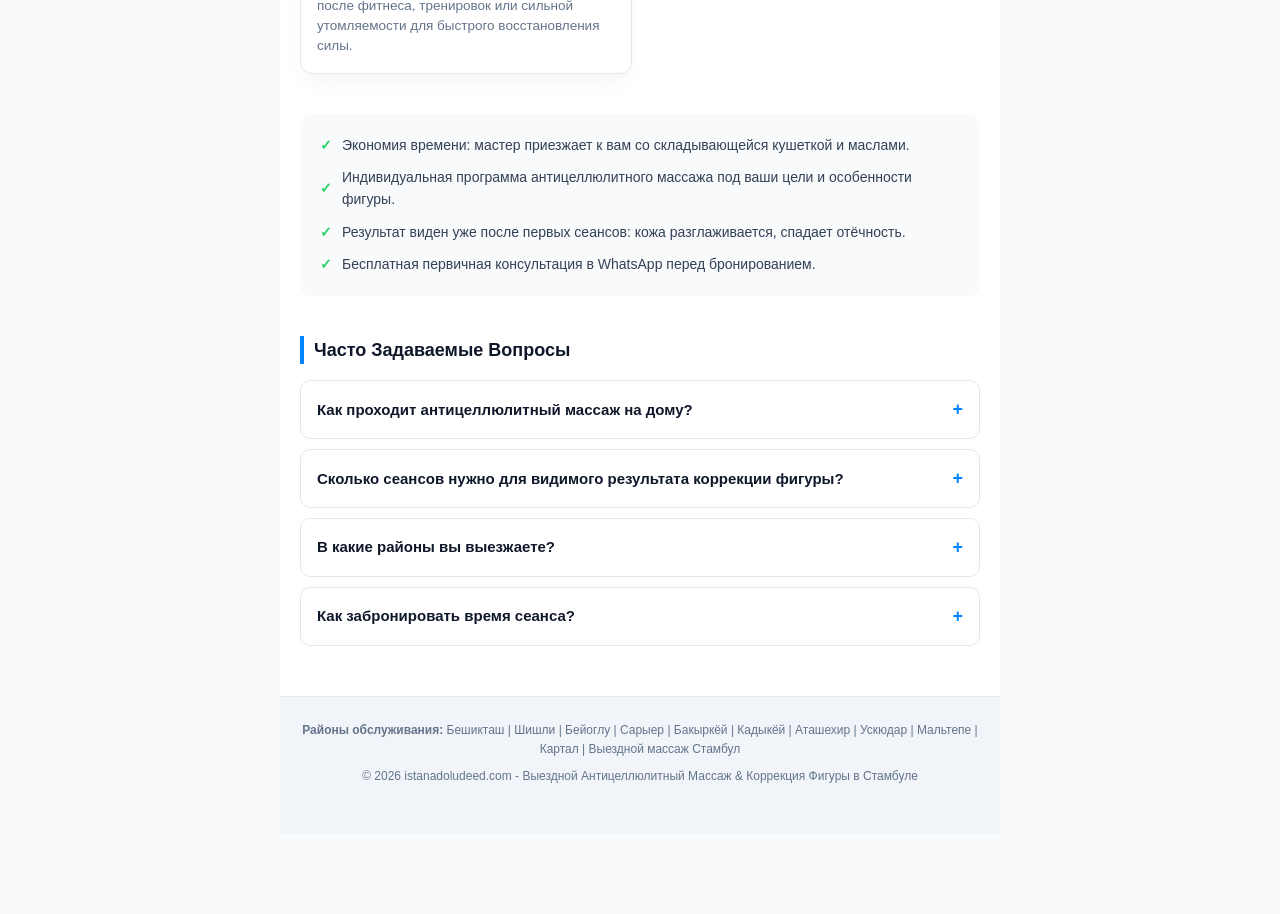
==== commit 21ae2741: "chore: update and localize Facebook ads pack content in Russian" ====
--- a/ru/index.html
+++ b/ru/index.html
@@ -31,8 +31,8 @@
     <meta name="viewport" content="width=device-width, initial-scale=1.0">
     <title>Антицеллюлитный Массаж & Коррекция Фигуры в Стамбуле | Выезд на дом</title>
     <meta name="description"
-        content="Эффективный антицеллюлитный массаж, коррекция фигуры, медовый массаж, массаж ШВЗ, поясницы и массаж стоп с выездом на дом в Стамбуле (Кадыкёй, Аташехир, Ускюдар, Мальтепе, Картал). Быстрая запись в WhatsApp!">
-    <meta name="keywords" content="антицеллюлитный массаж Стамбул, коррекция фигуры Стамбул, медовый массаж, лимфодренажный массаж, массаж ШВЗ, массаж стоп Стамбул, выездной массаж Стамбул, Кадыкёй массаж, Аташехир массаж">
+        content="Эффективный антицеллюлитный массаж, коррекция фигуры, медовый массаж, массаж ШВЗ и стоп с выездом на дом в Стамбуле (Бешикташ, Шишли, Бейоглу, Сарыер, Кадыкёй, Аташехир, Ускюдар). Запись в WhatsApp!">
+    <meta name="keywords" content="антицеллюлитный массаж Стамбул, массаж Бешикташ, массаж Шишли, массаж Бейоглу, массаж Сарыер, коррекция фигуры Стамбул, медовый массаж, выездной массаж Стамбул, Кадыкёй массаж, Аташехир массаж">
     <meta name="robots" content="index, follow">
     <link rel="canonical" href="https://istanadoludeed.com/ru/">
     <link rel="alternate" hreflang="tr" href="https://istanadoludeed.com/tr/" />
@@ -42,7 +42,7 @@
     <meta property="og:type" content="website">
     <meta property="og:url" content="https://istanadoludeed.com/ru/">
     <meta property="og:title" content="Антицеллюлитный Массаж & Коррекция Фигуры с Выездом на Дом в Стамбуле">
-    <meta property="og:description" content="Антицеллюлитный массаж, коррекция фигуры, медовый массаж, ШВЗ, поясничный отдел и массаж стоп у вас дома. Кадыкёй, Аташехир, Ускюдар, Мальтепе, Картал.">
+    <meta property="og:description" content="Антицеллюлитный массаж, коррекция фигуры, медовый массаж, ШВЗ и массаж стоп у вас дома. Центр Европейской стороны (Бешикташ, Шишли, Бейоглу, Сарыер) и Азиатская сторона.">
     <meta property="og:image" content="https://istanadoludeed.com/images/rahatlama_masaji.png">
     <meta property="og:locale" content="ru_RU">
 
@@ -50,7 +50,7 @@
     <meta name="twitter:card" content="summary_large_image">
     <meta name="twitter:url" content="https://istanadoludeed.com/ru/">
     <meta name="twitter:title" content="Антицеллюлитный Массаж & Коррекция Фигуры в Стамбуле">
-    <meta name="twitter:description" content="Антицеллюлитный массаж, коррекция фигуры, медовый массаж, ШВЗ и массаж стоп с выездом на дом.">
+    <meta name="twitter:description" content="Антицеллюлитный массаж, коррекция фигуры, медовый массаж, ШВЗ и массаж стоп с выездом на дом в Стамбуле.">
     <meta name="twitter:image" content="https://istanadoludeed.com/images/rahatlama_masaji.png">
 
     <!-- Schema.org Structured Data -->
@@ -66,15 +66,19 @@
       "address": {
         "@type": "PostalAddress",
         "addressLocality": "Стамбул",
-        "addressRegion": "Азиатская сторона",
+        "addressRegion": "Европейская и Азиатская сторона",
         "addressCountry": "TR"
       },
       "areaServed": [
+        "Beşiktaş",
+        "Şişli",
+        "Beyoğlu",
+        "Sarıyer",
+        "Bakırköy",
         "Kadıköy",
         "Ataşehir",
         "Üsküdar",
-        "Maltepe",
-        "Kartal"
+        "Maltepe"
       ],
       "openingHoursSpecification": {
         "@type": "OpeningHoursSpecification",
@@ -90,7 +94,7 @@
         "opens": "08:00",
         "closes": "22:00"
       },
-      "description": "Антицеллюлитный массаж, коррекция фигуры, медовый массаж, массаж ШВЗ, проработка пояснично-грудного отдела и массаж стоп с выездом на дом в Стамбуле."
+      "description": "Антицеллюлитный массаж, коррекция фигуры, медовый массаж, массаж ШВЗ, проработка пояснично-грудного отдела и массаж стоп с выездом на дом в центральных районах Европейской стороны (Бешикташ, Шишли, Бейоглу, Сарыер) и Азиатской стороны Стамбула."
     }
     </script>
     <script type="application/ld+json">
@@ -119,7 +123,7 @@
           "name": "В какие районы вы выезжаете?",
           "acceptedAnswer": {
             "@type": "Answer",
-            "text": "Выезд осуществляется по всей Азиатской стороне Стамбула: Кадыкёй (Kadıköy), Аташехир (Ataşehir), Ускюдар (Üsküdar), Мальтепе (Maltepe), Картал (Kartal)."
+            "text": "Выезд осуществляется в центральные районы Европейской стороны (Бешикташ, Шишли, Бейоглу, Сарыер, Бакыркёй) и по всей Азиатской стороне (Кадыкёй, Аташехир, Ускюдар, Мальтепе, Картал)."
           }
         }
       ]
@@ -508,7 +512,7 @@
 <body>
 
     <div class="top-bar">
-        <span>📍 Выездной Антицеллюлитный Массаж & Коррекция Фигуры в Стамбуле</span>
+        <span>📍 Выездной Антицеллюлитный Массаж & Коррекция Фигуры (Европейская & Азиатская сторона)</span>
         <div class="lang-switcher">
             <a href="/tr/" class="lang-btn">🇹🇷 TR</a>
             <a href="/ru/" class="lang-btn active">🇷🇺 RU</a>
@@ -520,16 +524,20 @@
         <!-- Hero Bölümü -->
         <header class="hero">
             <span class="badge">Специалист по Коррекции Фигуры & Массажу</span>
-            <h1>Антицеллюлитный массаж и коррекция фигуры с выездом к вам домой</h1>
-            <p>Ручная проработка проблемных зон, уменьшение объёмов, лимфодренаж, медовый массаж, снятие зажимов в ШВЗ, поясничном отделе и массаж стоп без поездок по пробкам Стамбула.</p>
+            <h1>Антицеллюлитный массаж и коррекция фигуры с выездом к вам домой в Стамбуле</h1>
+            <p>Ручная проработка проблемных зон, уменьшение объёмов, лимфодренаж, медовый массаж, снятие зажимов в ШВЗ, поясничном отделе и массаж стоп. Выезд в центральные районы Европейской стороны и по всей Азиатской стороне.</p>
 
             <!-- Hizmet Bölgeleri -->
             <div class="locations">
+                <span class="location-tag">Бешикташ</span>
+                <span class="location-tag">Шишли</span>
+                <span class="location-tag">Бейоглу</span>
+                <span class="location-tag">Сарыер</span>
+                <span class="location-tag">Бакыркёй</span>
                 <span class="location-tag">Кадыкёй</span>
                 <span class="location-tag">Аташехир</span>
                 <span class="location-tag">Ускюдар</span>
                 <span class="location-tag">Мальтепе</span>
-                <span class="location-tag">Картал</span>
             </div>
 
             <!-- Ana Dönüşüm Butonları -->
@@ -642,7 +650,7 @@
                 </details>
                 <details class="faq-item">
                     <summary class="faq-question">В какие районы вы выезжаете?</summary>
-                    <p class="faq-answer">Выезд осуществляется по всей Азиатской стороне Стамбула: Кадыкёй (Kadıköy), Аташехир (Ataşehir), Ускюдар (Üsküdar), Мальтепе (Maltepe), Картал (Kartal).</p>
+                    <p class="faq-answer">Выезд осуществляется в центральные районы Европейской стороны (Бешикташ, Шишли, Бейоглу, Сарыер, Бакыркёй) и по всей Азиатской стороне (Кадыкёй, Аташехир, Ускюдар, Мальтепе, Картал).</p>
                 </details>
                 <details class="faq-item">
                     <summary class="faq-question">Как забронировать время сеанса?</summary>
@@ -653,7 +661,7 @@
 
         <!-- SEO Footer -->
         <footer class="seo-footer">
-            <p><strong>Районы обслуживания:</strong> Антицеллюлитный массаж Кадыкёй | Аташехир | Ускюдар | Мальтепе | Картал | Выездной массаж Стамбул</p>
+            <p><strong>Районы обслуживания:</strong> Бешикташ | Шишли | Бейоглу | Сарыер | Бакыркёй | Кадыкёй | Аташехир | Ускюдар | Мальтепе | Картал | Выездной массаж Стамбул</p>
             <p>© 2026 istanadoludeed.com - Выездной Антицеллюлитный Массаж & Коррекция Фигуры в Стамбуле</p>
         </footer>
 
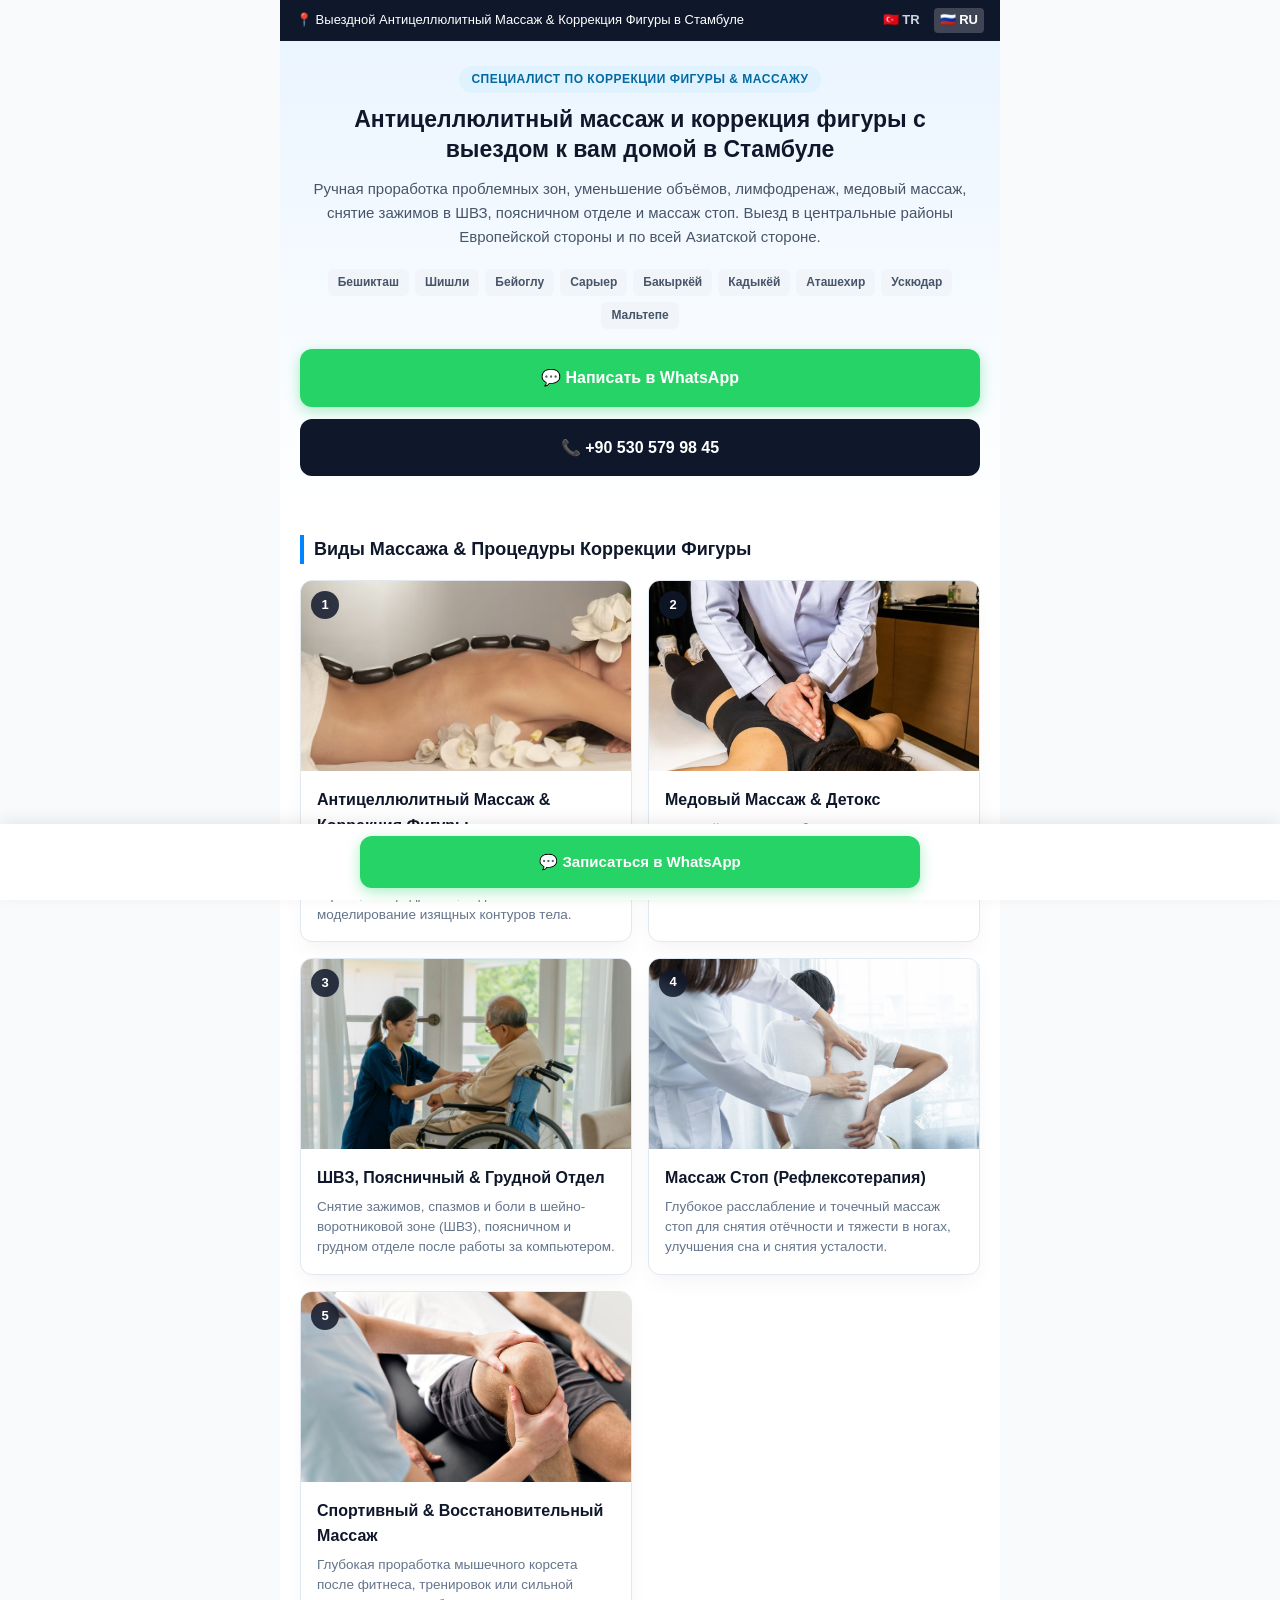
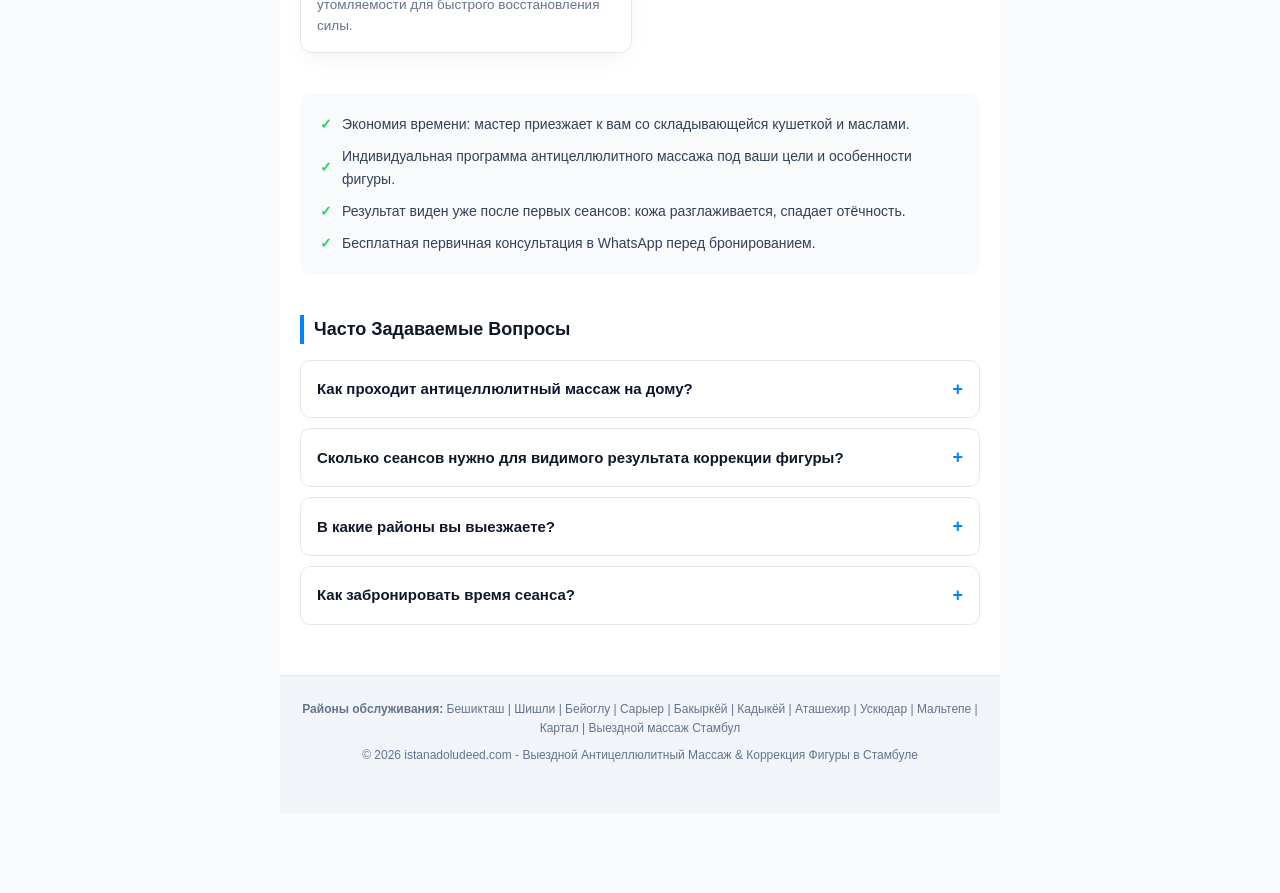
==== commit bdd7be7f: "refactor: update Russian landing page content and layout" ====
--- a/ru/index.html
+++ b/ru/index.html
@@ -66,7 +66,7 @@
       "address": {
         "@type": "PostalAddress",
         "addressLocality": "Стамбул",
-        "addressRegion": "Европейская и Азиатская сторона",
+        "addressRegion": "Стамбул",
         "addressCountry": "TR"
       },
       "areaServed": [
@@ -512,7 +512,7 @@
 <body>
 
     <div class="top-bar">
-        <span>📍 Выездной Антицеллюлитный Массаж & Коррекция Фигуры (Европейская & Азиатская сторона)</span>
+        <span>📍 Выездной Антицеллюлитный Массаж & Коррекция Фигуры в Стамбуле</span>
         <div class="lang-switcher">
             <a href="/tr/" class="lang-btn">🇹🇷 TR</a>
             <a href="/ru/" class="lang-btn active">🇷🇺 RU</a>
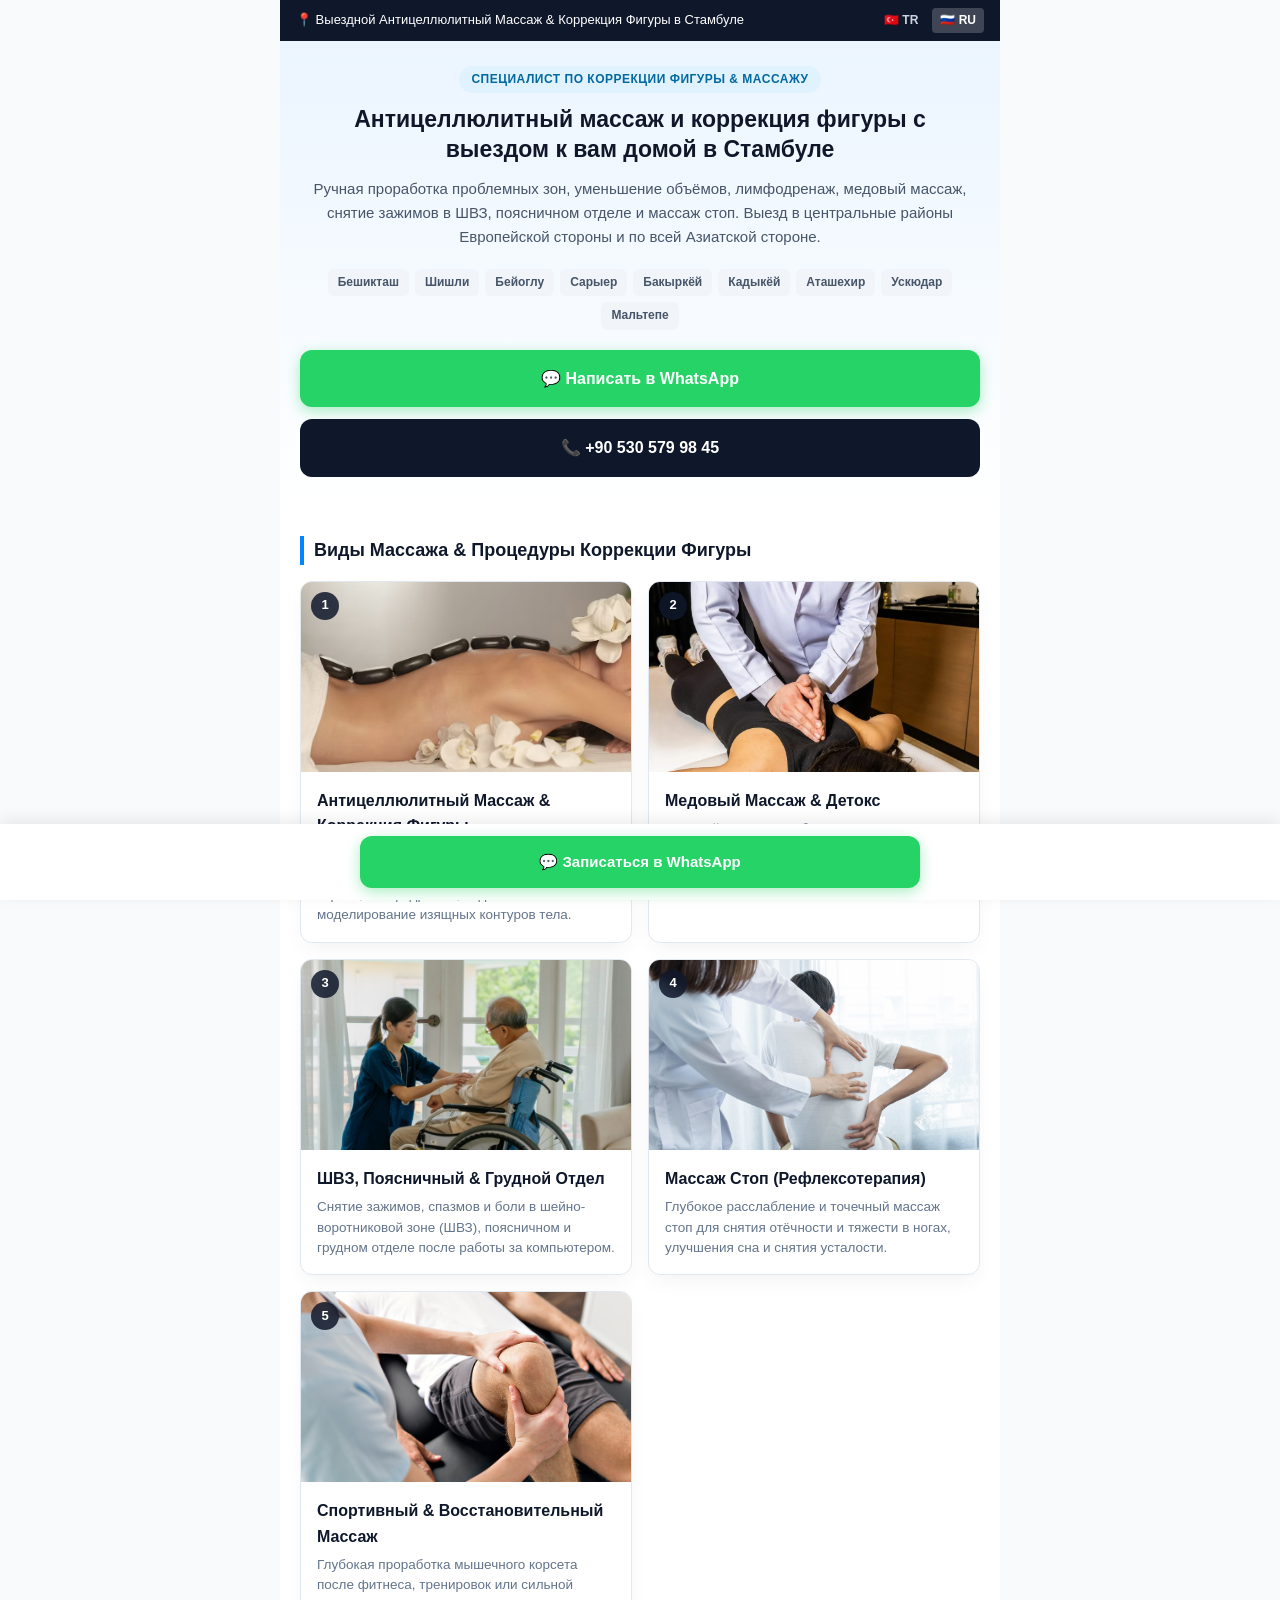
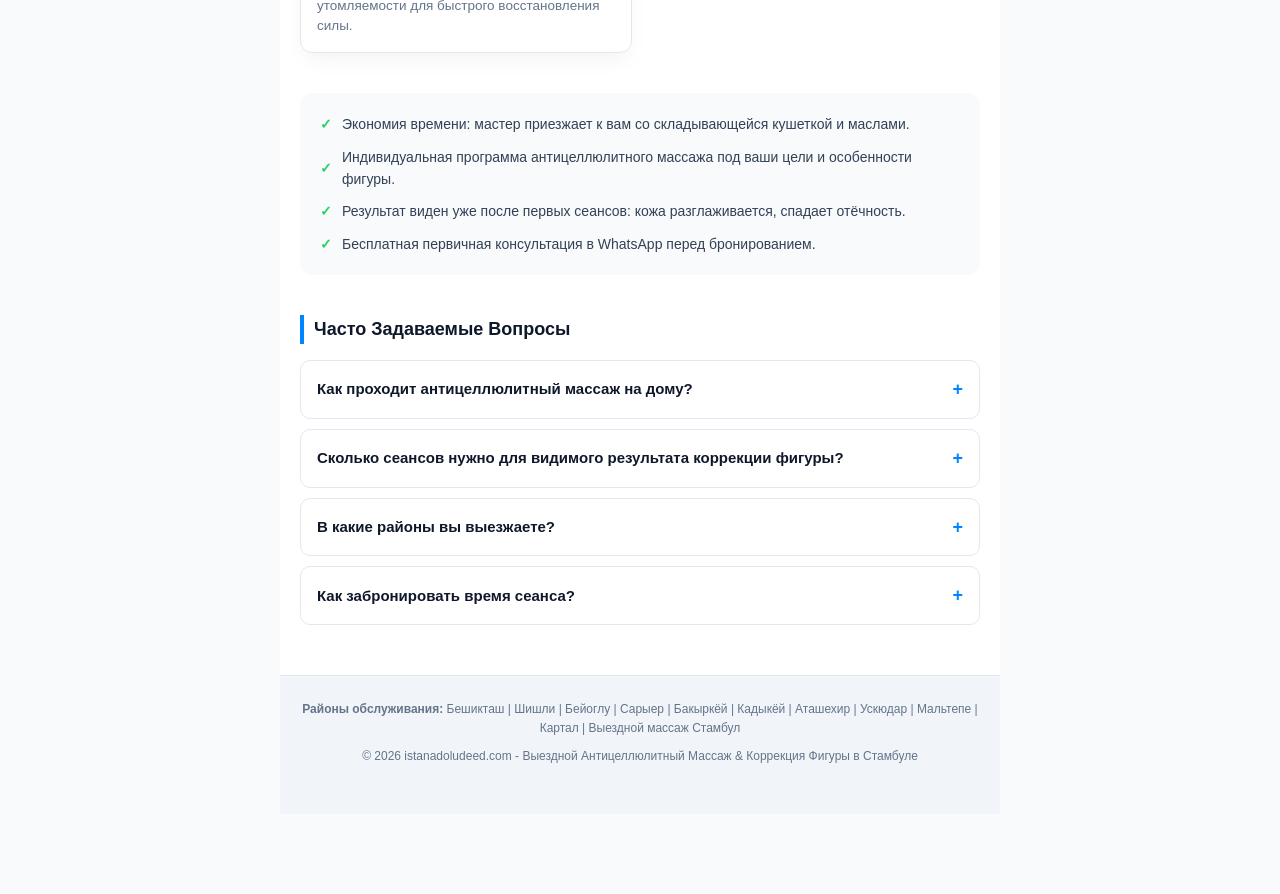
==== commit 51cef36a: "feat: implement Nginx localized routing and improve responsive top-bar layout" ====
--- a/ru/index.html
+++ b/ru/index.html
@@ -182,27 +182,55 @@
             display: flex;
             justify-content: space-between;
             align-items: center;
+            gap: 10px;
             max-width: 720px;
             margin: 0 auto;
         }
 
+        .top-bar-text {
+            flex: 1;
+            line-height: 1.3;
+        }
+
         .lang-switcher {
             display: flex;
-            gap: 8px;
+            gap: 6px;
+            flex-shrink: 0;
+            white-space: nowrap;
         }
 
         .lang-btn {
             color: #CBD5E1;
             text-decoration: none;
             font-weight: 600;
-            padding: 2px 6px;
+            padding: 3px 8px;
             border-radius: 4px;
+            font-size: 12px;
             transition: background 0.2s, color 0.2s;
+            display: inline-flex;
+            align-items: center;
+            gap: 4px;
         }
 
         .lang-btn.active, .lang-btn:hover {
             color: #FFFFFF;
             background: rgba(255, 255, 255, 0.2);
+        }
+
+        @media (max-width: 580px) {
+            .top-bar {
+                flex-direction: column;
+                justify-content: center;
+                text-align: center;
+                padding: 8px 12px;
+                gap: 6px;
+            }
+            .top-bar-text {
+                font-size: 12px;
+            }
+            .lang-switcher {
+                justify-content: center;
+            }
         }
 
         .container {
@@ -512,7 +540,7 @@
 <body>
 
     <div class="top-bar">
-        <span>📍 Выездной Антицеллюлитный Массаж & Коррекция Фигуры в Стамбуле</span>
+        <span class="top-bar-text">📍 Выездной Антицеллюлитный Массаж & Коррекция Фигуры в Стамбуле</span>
         <div class="lang-switcher">
             <a href="/tr/" class="lang-btn">🇹🇷 TR</a>
             <a href="/ru/" class="lang-btn active">🇷🇺 RU</a>
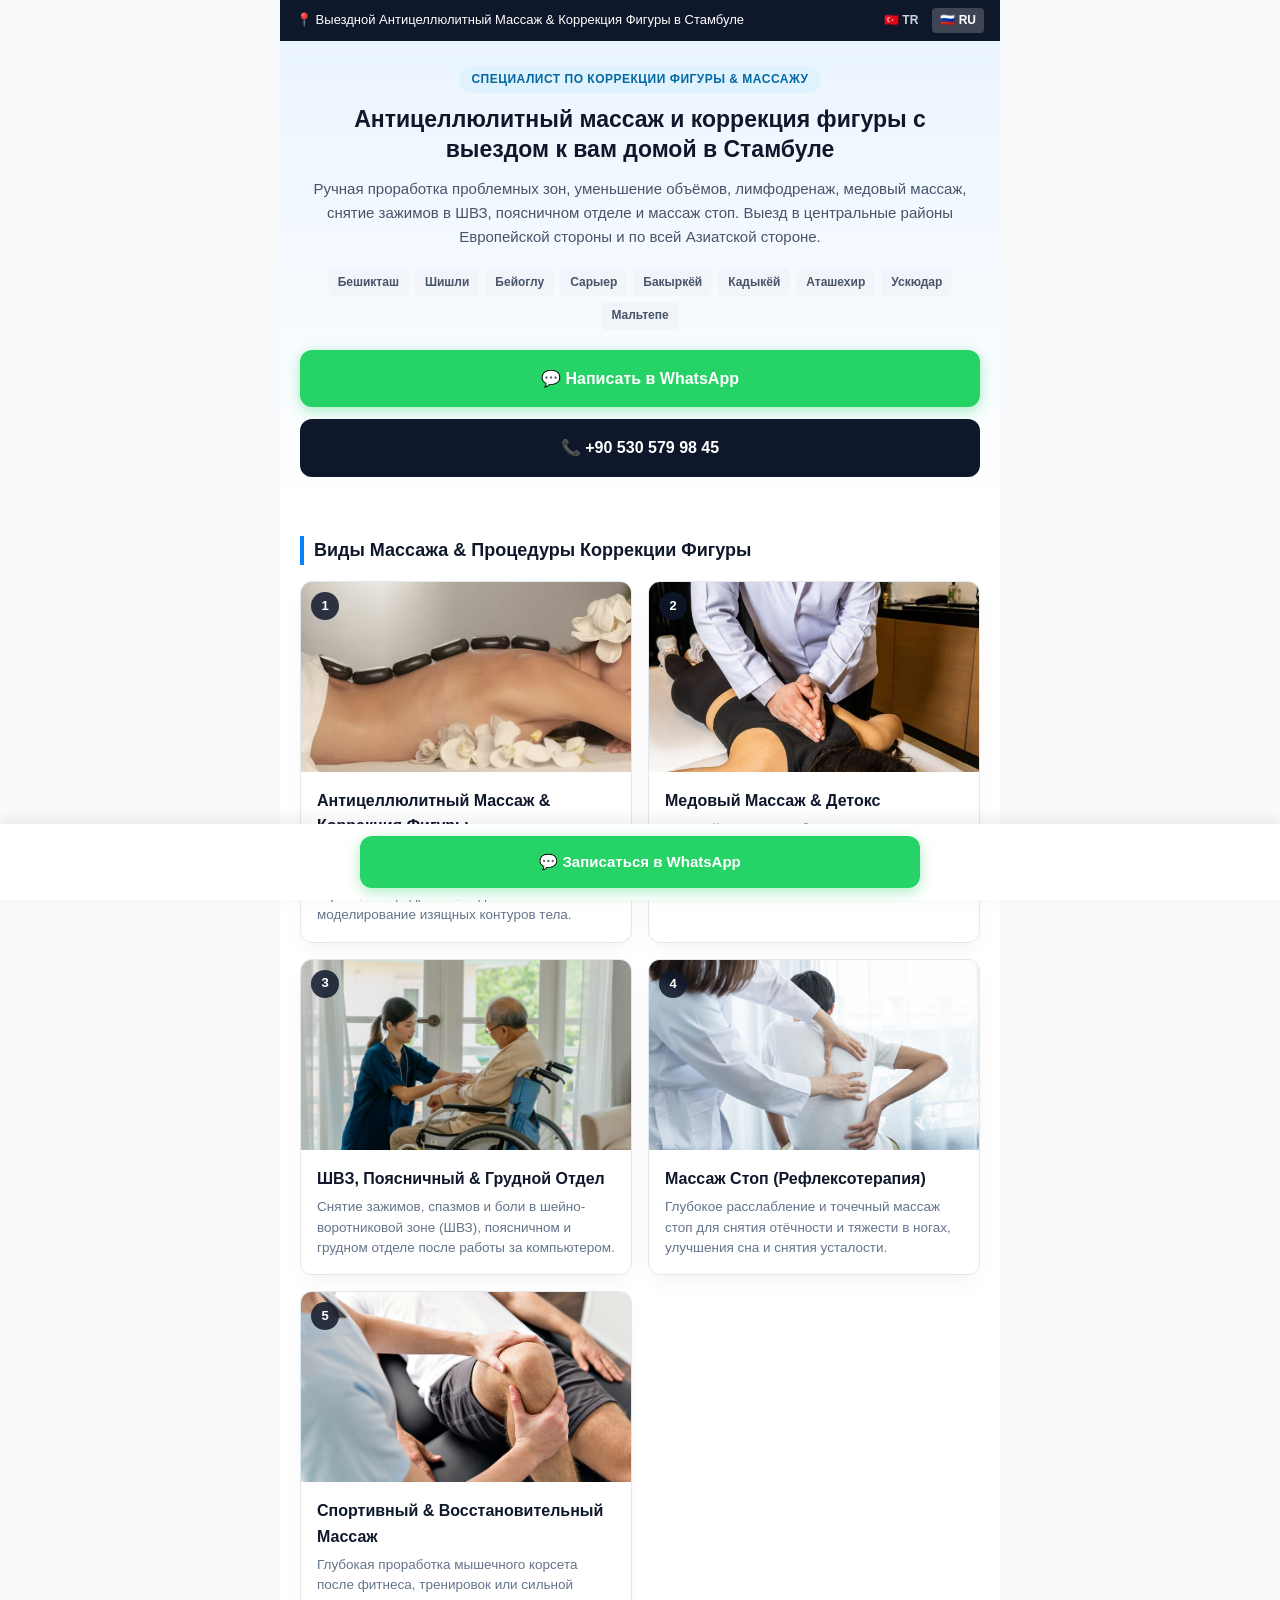
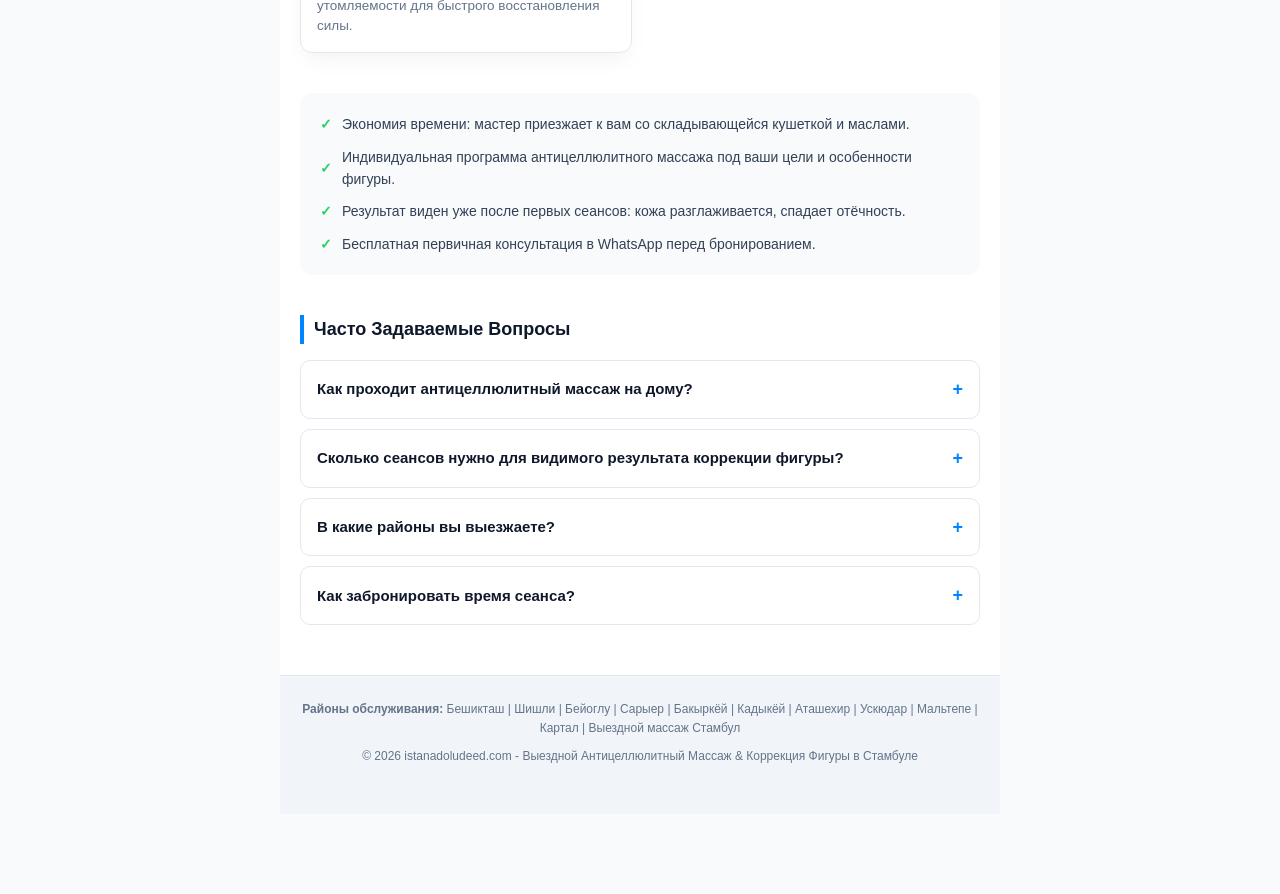
==== commit 0086d54a: "refactor: move inline styles to external CSS and update Nginx configuration to serve the new stylesh" ====
--- a/ru/index.html
+++ b/ru/index.html
@@ -2,25 +2,9 @@
 <html lang="ru">
 
 <head>
-    <!-- Google tag (gtag.js) -->
-    <script async src="https://www.googletagmanager.com/gtag/js?id=AW-679322535"></script>
     <script>
-      window.dataLayer = window.dataLayer || [];
-      function gtag(){dataLayer.push(arguments);}
-      gtag('js', new Date());
-
-      gtag('config', 'AW-679322535');
-      gtag('event', 'conversion', { 'send_to': 'AW-679322535/gkW0CMbGnvEcEKfH9sMC' });
-
-      // Google Ads & Meta Pixel Manuel Dönüşüm Takibi
-      function trackConversion(label) {
-        var sendTo = 'AW-679322535';
-        if (label) {
-          sendTo = label.indexOf('/') !== -1 ? label : ('AW-679322535/' + label);
-        }
-        if (typeof gtag === 'function') {
-          gtag('event', 'conversion', { 'send_to': sendTo });
-        }
+      // Meta Pixel Contact Event Tracking
+      function trackConversion() {
         if (typeof fbq === 'function') {
           fbq('track', 'Contact');
         }
@@ -142,399 +126,29 @@
       'https://connect.facebook.net/en_US/fbevents.js');
       fbq('init', '4361704310747199');
       fbq('track', 'PageView');
+      fbq('track', 'ViewContent');
+
+      // WhatsApp Button Click Tracking (Fires Contact & Lead standard events)
+      function trackWhatsAppClick() {
+        if (typeof fbq === 'function') {
+          fbq('track', 'Contact');
+          fbq('track', 'Lead');
+        }
+      }
+
+      // Phone Call Button Click Tracking (Fires Contact standard event)
+      function trackPhoneClick() {
+        if (typeof fbq === 'function') {
+          fbq('track', 'Contact');
+        }
+      }
     </script>
     <noscript><img height="1" width="1" style="display:none"
       src="https://www.facebook.com/tr?id=4361704310747199&ev=PageView&noscript=1"
     /></noscript>
     <!-- End Meta Pixel Code -->
 
-    <style>
-        :root {
-            --primary-color: #0084FF;
-            --whatsapp-green: #25D366;
-            --dark-navy: #0F172A;
-            --light-bg: #F8FAFC;
-            --text-color: #334155;
-            --card-shadow: 0 10px 25px -5px rgba(0, 0, 0, 0.05), 0 8px 10px -6px rgba(0, 0, 0, 0.01);
-        }
-
-        * {
-            box-sizing: border-box;
-            margin: 0;
-            padding: 0;
-            font-family: -apple-system, BlinkMacSystemFont, "Segoe UI", Roboto, Helvetica, Arial, sans-serif;
-        }
-
-        body {
-            background-color: var(--light-bg);
-            color: var(--text-color);
-            line-height: 1.6;
-            padding-bottom: 80px;
-        }
-
-        /* Üst Bilgilendirme & Dil Değiştirici Bandı */
-        .top-bar {
-            background-color: var(--dark-navy);
-            color: #fff;
-            padding: 8px 16px;
-            font-size: 13px;
-            font-weight: 500;
-            display: flex;
-            justify-content: space-between;
-            align-items: center;
-            gap: 10px;
-            max-width: 720px;
-            margin: 0 auto;
-        }
-
-        .top-bar-text {
-            flex: 1;
-            line-height: 1.3;
-        }
-
-        .lang-switcher {
-            display: flex;
-            gap: 6px;
-            flex-shrink: 0;
-            white-space: nowrap;
-        }
-
-        .lang-btn {
-            color: #CBD5E1;
-            text-decoration: none;
-            font-weight: 600;
-            padding: 3px 8px;
-            border-radius: 4px;
-            font-size: 12px;
-            transition: background 0.2s, color 0.2s;
-            display: inline-flex;
-            align-items: center;
-            gap: 4px;
-        }
-
-        .lang-btn.active, .lang-btn:hover {
-            color: #FFFFFF;
-            background: rgba(255, 255, 255, 0.2);
-        }
-
-        @media (max-width: 580px) {
-            .top-bar {
-                flex-direction: column;
-                justify-content: center;
-                text-align: center;
-                padding: 8px 12px;
-                gap: 6px;
-            }
-            .top-bar-text {
-                font-size: 12px;
-            }
-            .lang-switcher {
-                justify-content: center;
-            }
-        }
-
-        .container {
-            max-width: 720px;
-            margin: 0 auto;
-            background: #ffffff;
-            min-height: 100vh;
-        }
-
-        /* Hero / Karşılama Alanı */
-        .hero {
-            padding: 24px 20px;
-            text-align: center;
-            background: linear-gradient(180deg, #EBF5FF 0%, #FFFFFF 100%);
-        }
-
-        .badge {
-            display: inline-block;
-            background-color: #E0F2FE;
-            color: #0369A1;
-            font-size: 12px;
-            font-weight: 700;
-            padding: 4px 12px;
-            border-radius: 50px;
-            margin-bottom: 12px;
-            text-transform: uppercase;
-            letter-spacing: 0.5px;
-        }
-
-        .hero h1 {
-            color: var(--dark-navy);
-            font-size: 23px;
-            line-height: 1.3;
-            margin-bottom: 12px;
-            font-weight: 800;
-        }
-
-        .hero p {
-            font-size: 15px;
-            color: #475569;
-            margin-bottom: 20px;
-        }
-
-        /* Hizmet Bölgeleri Etiketleri */
-        .locations {
-            display: flex;
-            flex-wrap: wrap;
-            justify-content: center;
-            gap: 6px;
-            margin-bottom: 20px;
-        }
-
-        .location-tag {
-            background-color: #F1F5F9;
-            color: #475569;
-            font-size: 12px;
-            padding: 4px 10px;
-            border-radius: 6px;
-            font-weight: 600;
-        }
-
-        /* Ana Çağrı Butonları */
-        .cta-container {
-            display: flex;
-            flex-direction: column;
-            gap: 12px;
-            margin: 15px 0;
-        }
-
-        .btn {
-            display: flex;
-            align-items: center;
-            justify-content: center;
-            gap: 10px;
-            padding: 16px;
-            border-radius: 12px;
-            font-size: 16px;
-            font-weight: 700;
-            text-decoration: none;
-            transition: transform 0.2s, box-shadow 0.2s;
-        }
-
-        .btn:active {
-            transform: scale(0.98);
-        }
-
-        .btn-whatsapp {
-            background-color: var(--whatsapp-green);
-            color: #ffffff;
-            box-shadow: 0 4px 14px rgba(37, 211, 102, 0.39);
-        }
-
-        .btn-phone {
-            background-color: var(--dark-navy);
-            color: #ffffff;
-        }
-
-        /* Hizmet Kartları */
-        .section {
-            padding: 20px;
-        }
-
-        .section-title {
-            font-size: 18px;
-            color: var(--dark-navy);
-            margin-bottom: 16px;
-            font-weight: 700;
-            border-left: 4px solid var(--primary-color);
-            padding-left: 10px;
-        }
-
-        .services-grid {
-            display: grid;
-            grid-template-columns: repeat(auto-fit, minmax(250px, 1fr));
-            gap: 16px;
-        }
-
-        .service-card {
-            background: #ffffff;
-            border: 1px solid #E2E8F0;
-            border-radius: 12px;
-            overflow: hidden;
-            box-shadow: var(--card-shadow);
-            transition: transform 0.2s ease, box-shadow 0.2s ease;
-        }
-
-        .service-card:hover {
-            transform: translateY(-2px);
-            box-shadow: 0 12px 24px -5px rgba(0, 0, 0, 0.08);
-        }
-
-        .service-image-wrapper {
-            position: relative;
-            width: 100%;
-            height: 190px;
-            background-color: #F1F5F9;
-            overflow: hidden;
-        }
-
-        .service-img {
-            width: 100%;
-            height: 100%;
-            object-fit: cover;
-            display: block;
-            transition: transform 0.3s ease;
-        }
-
-        .service-card:hover .service-img {
-            transform: scale(1.03);
-        }
-
-        .service-badge {
-            position: absolute;
-            top: 10px;
-            left: 10px;
-            background: rgba(15, 23, 42, 0.85);
-            backdrop-filter: blur(4px);
-            color: #ffffff;
-            width: 28px;
-            height: 28px;
-            border-radius: 50%;
-            display: flex;
-            align-items: center;
-            justify-content: center;
-            font-size: 13px;
-            font-weight: 700;
-        }
-
-        .service-info {
-            padding: 16px;
-        }
-
-        .service-info h3 {
-            font-size: 16px;
-            color: var(--dark-navy);
-            margin-bottom: 6px;
-            font-weight: 700;
-        }
-
-        .service-info p {
-            font-size: 13.5px;
-            color: #64748B;
-            line-height: 1.5;
-        }
-
-        /* Süreç ve Güven Unsurları */
-        .features {
-            background-color: #F8FAFC;
-            padding: 20px;
-            border-radius: 12px;
-            margin: 20px;
-        }
-
-        .feature-item {
-            display: flex;
-            align-items: center;
-            gap: 10px;
-            font-size: 14px;
-            margin-bottom: 10px;
-            color: #334155;
-            font-weight: 500;
-        }
-
-        .feature-item:last-child {
-            margin-bottom: 0;
-        }
-
-        .check-mark {
-            color: var(--whatsapp-green);
-            font-weight: bold;
-        }
-
-        /* SSS / FAQ Accordion Styles */
-        .faq-section {
-            margin-top: 10px;
-        }
-
-        .faq-container {
-            display: flex;
-            flex-direction: column;
-            gap: 10px;
-        }
-
-        .faq-item {
-            background: #ffffff;
-            border: 1px solid #E2E8F0;
-            border-radius: 10px;
-            padding: 14px 16px;
-            transition: background 0.2s;
-        }
-
-        .faq-item[open] {
-            background: #F8FAFC;
-        }
-
-        .faq-question {
-            font-weight: 700;
-            color: var(--dark-navy);
-            cursor: pointer;
-            font-size: 15px;
-            list-style: none;
-            display: flex;
-            justify-content: space-between;
-            align-items: center;
-        }
-
-        .faq-question::-webkit-details-marker {
-            display: none;
-        }
-
-        .faq-question::after {
-            content: "+";
-            font-size: 18px;
-            font-weight: 700;
-            color: var(--primary-color);
-        }
-
-        .faq-item[open] .faq-question::after {
-            content: "−";
-        }
-
-        .faq-answer {
-            margin-top: 10px;
-            font-size: 14px;
-            color: #475569;
-            line-height: 1.6;
-        }
-
-        /* SEO Footer */
-        .seo-footer {
-            text-align: center;
-            padding: 24px 20px 40px 20px;
-            font-size: 12px;
-            color: #64748B;
-            background: #F1F5F9;
-            border-top: 1px solid #E2E8F0;
-            margin-top: 30px;
-        }
-
-        .seo-footer p {
-            margin-bottom: 8px;
-        }
-
-        /* Ekranın Altında Sabit Duran WhatsApp Butonu */
-        .sticky-bottom {
-            position: fixed;
-            bottom: 0;
-            left: 0;
-            right: 0;
-            background: #ffffff;
-            padding: 12px 20px;
-            box-shadow: 0 -4px 15px rgba(0, 0, 0, 0.08);
-            display: flex;
-            justify-content: center;
-            z-index: 1000;
-        }
-
-        .sticky-bottom .btn {
-            width: 100%;
-            max-width: 560px;
-            padding: 14px;
-            font-size: 15px;
-        }
-    </style>
+    <link rel="stylesheet" href="/css/style.css">
 </head>
 
 <body>
@@ -571,7 +185,7 @@
             <!-- Ana Dönüşüm Butonları -->
             <div class="cta-container">
                 <a href="https://wa.me/905305799845?text=%D0%97%D0%B4%D1%80%D0%B0%D0%B2%D1%81%D1%82%D0%B2%D1%83%D0%B9%D1%82%D0%B5!%20%D0%AF%20%D1%85%D0%BE%D1%87%D1%83%20%D0%B7%D0%B0%D0%BF%D0%B8%D1%81%D0%B0%D1%82%D1%8C%D1%81%D1%8F%20%D0%BD%D0%B0%20%D0%B0%D0%BD%D1%82%D0%B8%D1%86%D0%B5%D0%BB%D0%BB%D1%8E%D0%BB%D0%B8%D1%82%D0%BD%D1%8B%D0%B9%20%D0%BC%D0%B0%D1%81%D1%81%D0%B0%D0%B6%20%D0%B8%20%D0%BA%D0%BE%D1%80%D1%80%D0%B5%D0%BA%D1%86%D0%B8%D1%8E%20%D1%84%D0%B8%D0%B3%D1%83%D1%80%D1%8B%20%D0%BD%D0%B0%20%D0%B4%D0%BE%D0%BC%D1%83."
-                    target="_blank" rel="noopener noreferrer" class="btn btn-whatsapp" onclick="trackConversion('3VXYCMCAqPEcEKfH9sMC');">
+                    target="_blank" rel="noopener noreferrer" class="btn btn-whatsapp" onclick="trackConversion();">
                     💬 Написать в WhatsApp
                 </a>
                 <a href="tel:+905305799845" class="btn btn-phone" onclick="trackConversion();">
@@ -698,7 +312,7 @@
     <!-- Alt Kısımda Sabit Duran Hızlı Mesaj Butonu -->
     <div class="sticky-bottom">
         <a href="https://wa.me/905305799845?text=%D0%97%D0%B4%D1%80%D0%B0%D0%B2%D1%81%D1%82%D0%B2%D1%83%D0%B9%D1%82%D0%B5!%20%D0%AF%20%D1%85%D0%BE%D1%87%D1%83%20%D0%B7%D0%B0%D0%BF%D0%B8%D1%81%D0%B0%D1%82%D1%8C%D1%81%D1%8F%20%D0%BD%D0%B0%20%D0%B0%D0%BD%D1%82%D1%86%D0%B5%D0%BB%D0%BB%D1%8E%D0%BB%D0%B8%D1%82%D0%BD%D1%8B%D0%B9%20%D0%BC%D0%B0%D1%81%D1%81%D0%B0%D0%B6%20%D0%B8%20%D0%BA%D0%BE%D1%80%D1%80%D0%B5%D0%BA%D1%86%D0%B8%D1%8E%20%D1%84%D0%B8%D0%B3%D1%83%D1%80%D1%8B%20%D0%BD%D0%B0%20%D0%B4%D0%BE%D0%BC%D1%83."
-            target="_blank" rel="noopener noreferrer" class="btn btn-whatsapp" onclick="trackConversion('3VXYCMCAqPEcEKfH9sMC');">
+            target="_blank" rel="noopener noreferrer" class="btn btn-whatsapp" onclick="trackConversion();">
             💬 Записаться в WhatsApp
         </a>
     </div>
--- a/css/style.css
+++ b/css/style.css
@@ -0,0 +1,385 @@
+:root {
+    --primary-color: #0084FF;
+    --whatsapp-green: #25D366;
+    --dark-navy: #0F172A;
+    --light-bg: #F8FAFC;
+    --text-color: #334155;
+    --card-shadow: 0 10px 25px -5px rgba(0, 0, 0, 0.05), 0 8px 10px -6px rgba(0, 0, 0, 0.01);
+}
+
+* {
+    box-sizing: border-box;
+    margin: 0;
+    padding: 0;
+    font-family: -apple-system, BlinkMacSystemFont, "Segoe UI", Roboto, Helvetica, Arial, sans-serif;
+}
+
+body {
+    background-color: var(--light-bg);
+    color: var(--text-color);
+    line-height: 1.6;
+    padding-bottom: 80px;
+}
+
+/* Üst Bilgilendirme & Dil Değiştirici Bandı */
+.top-bar {
+    background-color: var(--dark-navy);
+    color: #fff;
+    padding: 8px 16px;
+    font-size: 13px;
+    font-weight: 500;
+    display: flex;
+    justify-content: space-between;
+    align-items: center;
+    gap: 10px;
+    max-width: 720px;
+    margin: 0 auto;
+}
+
+.top-bar-text {
+    flex: 1;
+    line-height: 1.3;
+}
+
+.lang-switcher {
+    display: flex;
+    gap: 6px;
+    flex-shrink: 0;
+    white-space: nowrap;
+}
+
+.lang-btn {
+    color: #CBD5E1;
+    text-decoration: none;
+    font-weight: 600;
+    padding: 3px 8px;
+    border-radius: 4px;
+    font-size: 12px;
+    transition: background 0.2s, color 0.2s;
+    display: inline-flex;
+    align-items: center;
+    gap: 4px;
+}
+
+.lang-btn.active, .lang-btn:hover {
+    color: #FFFFFF;
+    background: rgba(255, 255, 255, 0.2);
+}
+
+@media (max-width: 580px) {
+    .top-bar {
+        flex-direction: column;
+        justify-content: center;
+        text-align: center;
+        padding: 8px 12px;
+        gap: 6px;
+    }
+    .top-bar-text {
+        font-size: 12px;
+    }
+    .lang-switcher {
+        justify-content: center;
+    }
+}
+
+.container {
+    max-width: 720px;
+    margin: 0 auto;
+    background: #ffffff;
+    min-height: 100vh;
+}
+
+/* Hero / Karşılama Alanı */
+.hero {
+    padding: 24px 20px;
+    text-align: center;
+    background: linear-gradient(180deg, #EBF5FF 0%, #FFFFFF 100%);
+}
+
+.badge {
+    display: inline-block;
+    background-color: #E0F2FE;
+    color: #0369A1;
+    font-size: 12px;
+    font-weight: 700;
+    padding: 4px 12px;
+    border-radius: 50px;
+    margin-bottom: 12px;
+    text-transform: uppercase;
+    letter-spacing: 0.5px;
+}
+
+.hero h1 {
+    color: var(--dark-navy);
+    font-size: 23px;
+    line-height: 1.3;
+    margin-bottom: 12px;
+    font-weight: 800;
+}
+
+.hero p {
+    font-size: 15px;
+    color: #475569;
+    margin-bottom: 20px;
+}
+
+/* Hizmet Bölgeleri Etiketleri */
+.locations {
+    display: flex;
+    flex-wrap: wrap;
+    justify-content: center;
+    gap: 6px;
+    margin-bottom: 20px;
+}
+
+.location-tag {
+    background-color: #F1F5F9;
+    color: #475569;
+    font-size: 12px;
+    padding: 4px 10px;
+    border-radius: 6px;
+    font-weight: 600;
+}
+
+/* Ana Çağrı Butonları */
+.cta-container {
+    display: flex;
+    flex-direction: column;
+    gap: 12px;
+    margin: 15px 0;
+}
+
+.btn {
+    display: flex;
+    align-items: center;
+    justify-content: center;
+    gap: 10px;
+    padding: 16px;
+    border-radius: 12px;
+    font-size: 16px;
+    font-weight: 700;
+    text-decoration: none;
+    transition: transform 0.2s, box-shadow 0.2s;
+}
+
+.btn:active {
+    transform: scale(0.98);
+}
+
+.btn-whatsapp {
+    background-color: var(--whatsapp-green);
+    color: #ffffff;
+    box-shadow: 0 4px 14px rgba(37, 211, 102, 0.39);
+}
+
+.btn-phone {
+    background-color: var(--dark-navy);
+    color: #ffffff;
+}
+
+/* Hizmet Kartları */
+.section {
+    padding: 20px;
+}
+
+.section-title {
+    font-size: 18px;
+    color: var(--dark-navy);
+    margin-bottom: 16px;
+    font-weight: 700;
+    border-left: 4px solid var(--primary-color);
+    padding-left: 10px;
+}
+
+.services-grid {
+    display: grid;
+    grid-template-columns: repeat(auto-fit, minmax(250px, 1fr));
+    gap: 16px;
+}
+
+.service-card {
+    background: #ffffff;
+    border: 1px solid #E2E8F0;
+    border-radius: 12px;
+    overflow: hidden;
+    box-shadow: var(--card-shadow);
+    transition: transform 0.2s ease, box-shadow 0.2s ease;
+}
+
+.service-card:hover {
+    transform: translateY(-2px);
+    box-shadow: 0 12px 24px -5px rgba(0, 0, 0, 0.08);
+}
+
+.service-image-wrapper {
+    position: relative;
+    width: 100%;
+    height: 190px;
+    background-color: #F1F5F9;
+    overflow: hidden;
+}
+
+.service-img {
+    width: 100%;
+    height: 100%;
+    object-fit: cover;
+    display: block;
+    transition: transform 0.3s ease;
+}
+
+.service-card:hover .service-img {
+    transform: scale(1.03);
+}
+
+.service-badge {
+    position: absolute;
+    top: 10px;
+    left: 10px;
+    background: rgba(15, 23, 42, 0.85);
+    backdrop-filter: blur(4px);
+    color: #ffffff;
+    width: 28px;
+    height: 28px;
+    border-radius: 50%;
+    display: flex;
+    align-items: center;
+    justify-content: center;
+    font-size: 13px;
+    font-weight: 700;
+}
+
+.service-info {
+    padding: 16px;
+}
+
+.service-info h3 {
+    font-size: 16px;
+    color: var(--dark-navy);
+    margin-bottom: 6px;
+    font-weight: 700;
+}
+
+.service-info p {
+    font-size: 13.5px;
+    color: #64748B;
+    line-height: 1.5;
+}
+
+/* Süreç ve Güven Unsurları */
+.features {
+    background-color: #F8FAFC;
+    padding: 20px;
+    border-radius: 12px;
+    margin: 20px;
+}
+
+.feature-item {
+    display: flex;
+    align-items: center;
+    gap: 10px;
+    font-size: 14px;
+    margin-bottom: 10px;
+    color: #334155;
+    font-weight: 500;
+}
+
+.feature-item:last-child {
+    margin-bottom: 0;
+}
+
+.check-mark {
+    color: var(--whatsapp-green);
+    font-weight: bold;
+}
+
+/* SSS / FAQ Accordion Styles */
+.faq-section {
+    margin-top: 10px;
+}
+
+.faq-container {
+    display: flex;
+    flex-direction: column;
+    gap: 10px;
+}
+
+.faq-item {
+    background: #ffffff;
+    border: 1px solid #E2E8F0;
+    border-radius: 10px;
+    padding: 14px 16px;
+    transition: background 0.2s;
+}
+
+.faq-item[open] {
+    background: #F8FAFC;
+}
+
+.faq-question {
+    font-weight: 700;
+    color: var(--dark-navy);
+    cursor: pointer;
+    font-size: 15px;
+    list-style: none;
+    display: flex;
+    justify-content: space-between;
+    align-items: center;
+}
+
+.faq-question::-webkit-details-marker {
+    display: none;
+}
+
+.faq-question::after {
+    content: "+";
+    font-size: 18px;
+    font-weight: 700;
+    color: var(--primary-color);
+}
+
+.faq-item[open] .faq-question::after {
+    content: "−";
+}
+
+.faq-answer {
+    margin-top: 10px;
+    font-size: 14px;
+    color: #475569;
+    line-height: 1.6;
+}
+
+/* SEO Footer */
+.seo-footer {
+    text-align: center;
+    padding: 24px 20px 40px 20px;
+    font-size: 12px;
+    color: #64748B;
+    background: #F1F5F9;
+    border-top: 1px solid #E2E8F0;
+    margin-top: 30px;
+}
+
+.seo-footer p {
+    margin-bottom: 8px;
+}
+
+/* Ekranın Altında Sabit Duran WhatsApp Butonu */
+.sticky-bottom {
+    position: fixed;
+    bottom: 0;
+    left: 0;
+    right: 0;
+    background: #ffffff;
+    padding: 12px 20px;
+    box-shadow: 0 -4px 15px rgba(0, 0, 0, 0.08);
+    display: flex;
+    justify-content: center;
+    z-index: 1000;
+}
+
+.sticky-bottom .btn {
+    width: 100%;
+    max-width: 560px;
+    padding: 14px;
+    font-size: 15px;
+}
